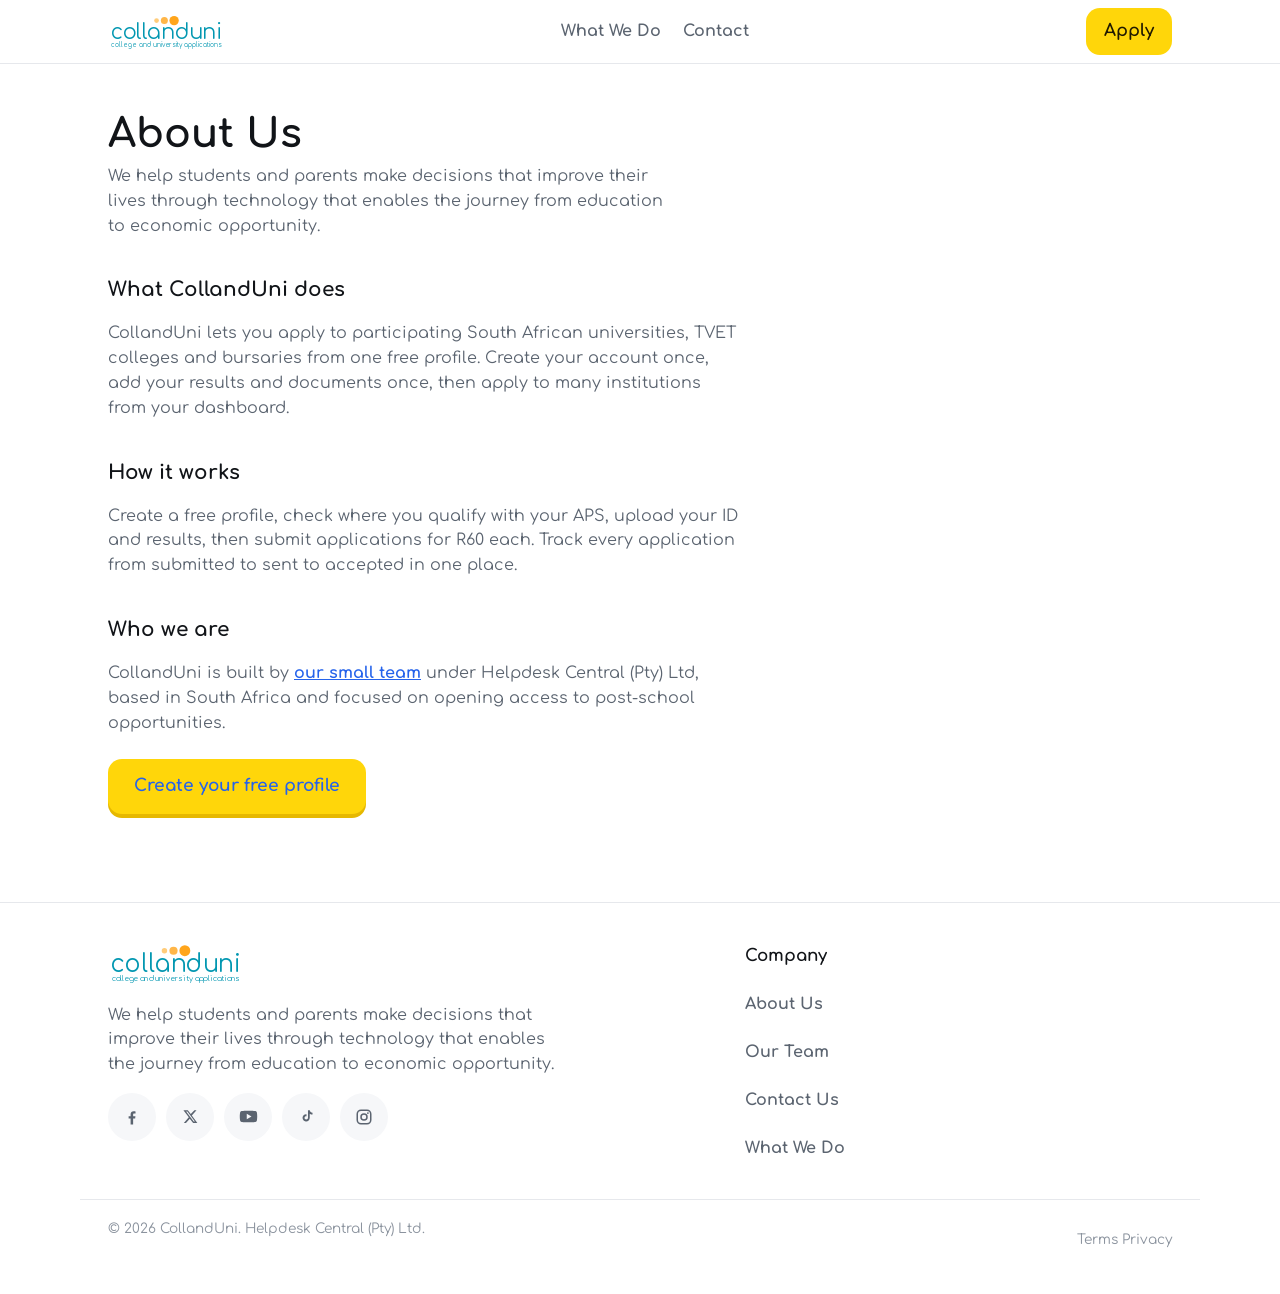
==== about.html @ 47e922f8 "Add files via upload" ====
<!DOCTYPE html>
<html lang="en">
<head>
<meta charset="UTF-8" />
<meta name="viewport" content="width=device-width, initial-scale=1.0" />
<title>About Us CollandUni</title>
<meta name="description" content="CollandUni helps South African students and parents apply to universities and TVET colleges from one free profile." />
<meta name="robots" content="index, follow" />
<link rel="canonical" href="https://collanduni.co.za/about.html" />
<meta property="og:type" content="website" />
<meta property="og:site_name" content="CollandUni" />
<meta property="og:title" content="About Us CollandUni" />
<meta property="og:description" content="CollandUni helps South African students and parents apply to universities and TVET colleges from one free profile." />
<meta property="og:url" content="https://collanduni.co.za/about.html" />
<meta property="og:image" content="https://collanduni.co.za/og-image.png" />
<meta property="og:locale" content="en_ZA" />
<meta name="twitter:card" content="summary_large_image" />
<meta name="twitter:title" content="About Us CollandUni" />
<meta name="twitter:description" content="One free profile for South African university and TVET applications." />
<meta name="twitter:image" content="https://collanduni.co.za/og-image.png" />
<script type="application/ld+json">
{"@context":"https://schema.org","@type":"Organization","name":"CollandUni","legalName":"Helpdesk Central (Pty) Ltd","url":"https://collanduni.co.za/","sameAs":["https://www.facebook.com/collanduni","https://x.com/collanduni","https://www.youtube.com/@collanduni"]}
</script>
<link rel="icon" href="favicon.svg" type="image/svg+xml" />
<link rel="preconnect" href="https://fonts.googleapis.com" />
<link rel="preconnect" href="https://fonts.gstatic.com" crossorigin />
<link href="https://fonts.googleapis.com/css2?family=Comfortaa:wght@400;500;600;700&display=swap" rel="stylesheet" />
<link rel="stylesheet" href="site.css" />
</head>
<body>
<header class="site-header">
  <div class="container nav-row">
    <a class="brand" href="index.html" aria-label="Collanduni home"><img src="collanduni-logo.svg" alt="Collanduni college and university applications" style="height:36px;width:auto;display:block;" /></a>
    <nav class="desktop-nav" aria-label="Main navigation">
      <a href="qualify.html">What We Do</a>
      <a href="contact.html">Contact</a>
    </nav>
    <div style="display:flex;align-items:center;gap:10px;">
      <a class="btn btn-dark" href="register.html">Apply</a>
    </div>
  </div>
</header>

<main class="container page-main">
  <h1>About Us</h1>
  <p class="lede">We help students and parents make decisions that improve their lives through technology that enables the journey from education to economic opportunity.</p>
  <div class="prose">
    <h2>What CollandUni does</h2>
    <p>CollandUni lets you apply to participating South African universities, TVET colleges and bursaries from one free profile. Create your account once, add your results and documents once, then apply to many institutions from your dashboard.</p>
    <h2>How it works</h2>
    <p>Create a free profile, check where you qualify with your APS, upload your ID and results, then submit applications for R60 each. Track every application from submitted to sent to accepted in one place.</p>
    <h2>Who we are</h2>
    <p>CollandUni is built by <a href="team.html">our small team</a> under Helpdesk Central (Pty) Ltd, based in South Africa and focused on opening access to post-school opportunities.</p>
    <p><a class="btn btn-primary" href="register.html" style="margin-top:8px;">Create your free profile</a></p>
  </div>
</main>

<footer class="site-footer">
  <div class="container footer-grid">
    <div>
      <img src="collanduni-logo.svg" alt="Collanduni college and university applications" style="height:42px;width:auto;margin-bottom:10px;" />
      <p>We help students and parents make decisions that improve their lives through technology that enables the journey from education to economic opportunity.</p>
      <div class="social-row">
        <a href="https://facebook.com/collanduni" aria-label="Facebook" target="_blank" rel="noopener noreferrer">
          <svg width="18" height="18" viewBox="0 0 24 24" fill="currentColor" aria-hidden="true"><path d="M13.5 22v-8h2.7l.4-3.1h-3.1V8.9c0-.9.25-1.5 1.55-1.5h1.65V4.6c-.3-.04-1.3-.13-2.45-.13-2.43 0-4.1 1.48-4.1 4.2v2.34H7.5V14h2.65v8h3.35z"/></svg>
        </a>
        <a href="https://x.com/collanduni" aria-label="X" target="_blank" rel="noopener noreferrer">
          <svg width="17" height="17" viewBox="0 0 24 24" fill="currentColor" aria-hidden="true"><path d="M17.5 3h3l-6.6 7.5L21.7 21h-6l-4.7-6-5.4 6H2.6l7-8L2 3h6.2l4.2 5.5L17.5 3zm-1 16h1.7L7.6 4.8H5.8L16.5 19z"/></svg>
        </a>
        <a href="https://youtube.com/@collanduni" aria-label="YouTube" target="_blank" rel="noopener noreferrer">
          <svg width="19" height="19" viewBox="0 0 24 24" fill="currentColor" aria-hidden="true"><path d="M23 12s0-3.4-.4-5c-.2-.9-.9-1.6-1.8-1.8C19.2 4.8 12 4.8 12 4.8s-7.2 0-8.8.4c-.9.2-1.6.9-1.8 1.8C1 8.6 1 12 1 12s0 3.4.4 5c.2.9.9 1.6 1.8 1.8 1.6.4 8.8.4 8.8.4s7.2 0 8.8-.4c.9-.2 1.6-.9 1.8-1.8.4-1.6.4-5 .4-5zM9.8 15.5v-7l6 3.5-6 3.5z"/></svg>
        </a>
        <a href="https://tiktok.com/@collanduni" aria-label="TikTok" target="_blank" rel="noopener noreferrer">
          <svg width="17" height="17" viewBox="0 0 24 24" fill="currentColor" aria-hidden="true"><path d="M16.6 3c.4 2 1.7 3.4 3.9 3.6v2.7c-1.4 0-2.7-.4-3.9-1.2v5.6c0 3.4-2.7 5.7-5.7 5.3-2.6-.3-4.5-2.5-4.5-5.1 0-3 2.6-5.4 5.6-5.1v2.8c-1.5-.3-2.8.7-2.8 2.2 0 1.3 1 2.4 2.3 2.5 1.4.1 2.6-1 2.6-2.4V3h2.5z"/></svg>
        </a>
        <a href="https://instagram.com/collanduni" aria-label="Instagram" target="_blank" rel="noopener noreferrer">
          <svg width="18" height="18" viewBox="0 0 24 24" fill="none" stroke="currentColor" stroke-width="2" aria-hidden="true"><rect x="3" y="3" width="18" height="18" rx="5"/><circle cx="12" cy="12" r="4"/><circle cx="17.2" cy="6.8" r="1.2" fill="currentColor" stroke="none"/></svg>
        </a>
      </div>
    </div>
    <nav class="footer-links" aria-label="Footer navigation">
      <h2>Company</h2>
      <a href="about.html">About Us</a>
      <a href="team.html">Our Team</a>
      <a href="contact.html">Contact Us</a>
      <a href="qualify.html">What We Do</a>
    </nav>
  </div>
  <div class="container footer-base">
    <span>&copy; 2026 CollandUni. Helpdesk Central (Pty) Ltd.</span>
    <span>
      <a href="terms.html">Terms</a>
      <a href="privacy.html">Privacy</a>
    </span>
  </div>
</footer>

</body>
</html>
---- site.css ----
/* CollandUni shared design system (matches index.html) */
:root {
  --bg: #ffffff;
  --surface: #f6f7f9;
  --border: #e6e8ec;

  --text: #111418;
  --muted: #5b6470;
  --faint: #8b939e;

  --primary: #ffd60a;
  --primary-hover: #ffdb33;
  --primary-shade: #e6b800;
  --primary-text: #111418;
  --topbar-h: 64px;
  --btn-size: 17px;
  --input-radius: 14px;

  --accent: #2563eb;
  --accent-hover: #1d4ed8;
  --accent-soft: #dbeafe;
  --accent-border: #bfdbfe;

  --success: #16a34a;
  --danger: #dc2626;

  --radius: 16px;
  --container: 1120px;
}

* { box-sizing: border-box; }
html { scroll-behavior: smooth; }

body {
  margin: 0;
  background: var(--bg);
  color: var(--text);
  font-family: Comfortaa;
  line-height: 1.55;
  font-size: 1rem;
  -webkit-text-size-adjust: 100%;
  overflow-x: hidden;
}

img, svg { max-width: 100%; height: auto; }

.container {
  width: 100%;
  max-width: var(--container);
  margin-inline: auto;
  padding-inline: 20px;
}

/* Header */
.site-header {
  position: sticky;
  top: 0;
  z-index: 50;
  height: var(--topbar-h);
  box-sizing: border-box;
  background: rgba(255, 255, 255, 0.94);
  backdrop-filter: blur(10px);
  border-bottom: 1px solid var(--border);
}

.nav-row {
  display: flex;
  align-items: center;
  justify-content: space-between;
  gap: 16px;
  height: 100%;
  min-height: 0;
}

.brand {
  font-weight: 700;
  font-size: 1.15rem;
  color: var(--text);
  text-decoration: none;
  transition: color 0.2s ease;
}

.brand:hover { color: var(--accent); }

.desktop-nav {
  display: none;
  gap: 22px;
  align-items: center;
}

.desktop-nav a {
  display: inline-flex;
  align-items: center;
  min-height: 44px;
  color: var(--muted);
  font-weight: 700;
  text-decoration: none;
  transition: color 0.2s ease;
}

.desktop-nav a:hover,
.desktop-nav a:focus-visible { color: var(--accent); }

/* Language switcher */
.cu-lang {
  min-height: 40px;
  padding: 6px 12px;
  border: 1px solid var(--border);
  border-radius: 12px;
  background: var(--surface);
  color: var(--muted);
  font: inherit;
  font-size: 0.85rem;
  font-weight: 700;
  cursor: pointer;
}

.cu-lang:hover { border-color: var(--accent-border); color: var(--accent); }

/* Video guides (borderless cards: video + title only) */
.video-grid { display: grid; grid-template-columns: repeat(3, 1fr); gap: 16px; }
.video-card { border: 0; background: transparent; padding: 0; }
.video-frame { position: relative; width: 100%; padding-top: 56.25%; border-radius: 12px; overflow: hidden; background: #000; }
.video-frame iframe { position: absolute; top: 0; left: 0; width: 100%; height: 100%; border: 0; }
.video-title { font-family: 'Comfortaa'; font-weight: 700; font-size: .875rem; margin-top: 8px; color: var(--ink); }
@media (max-width: 860px) { .video-grid { grid-template-columns: 1fr; } }

/* Buttons */
button, .btn {
  font-family: 'Comfortaa' !important;
}
.btn {
  display: inline-flex;
  align-items: center;
  justify-content: center;
  gap: 8px;
  min-height: 48px;
  min-width: 48px;
  padding: 14px 26px;
  border: 0;
  border-radius: 14px;
  font: inherit;
  font-size: var(--btn-size);
  font-weight: 700;
  text-decoration: none;
  cursor: pointer;
  transition: transform 0.15s ease, box-shadow 0.15s ease, background-color 0.15s ease, color 0.15s ease;
}

.btn-primary {
  background: var(--primary);
  color: var(--primary-text);
  box-shadow: 0 4px 0 var(--primary-shade);
}

.btn-primary:hover { background: var(--primary-hover); }
.btn-primary:active { transform: translateY(3px); box-shadow: none; }

.btn-outline {
  background: #fff;
  color: var(--accent);
  border: 2px solid var(--accent-border);
  box-shadow: 0 4px 0 var(--accent-border);
}

.btn-outline:hover { background: #f4f5f7; color: var(--ink); }
.btn-outline:active { transform: translateY(3px); box-shadow: none; }

.btn-dark {
  background: var(--primary);
  color: #201900;
  min-height: 44px;
  padding: 10px 18px;
}

.btn-dark:hover { background: var(--primary-hover); }

/* Back icon beside auth titles */
.lx-title-row { display: flex; align-items: center; gap: 10px; margin: 8px 0; }
.lx-title-row > .lx-title { margin: 0; }
.lx-back {
  flex: none;
  width: 44px;
  height: 44px;
  display: inline-flex;
  align-items: center;
  justify-content: center;
  background: transparent;
  border: 0;
  border-radius: 50%;
  color: #17191c;
  cursor: pointer;
  padding: 0;
  margin: 0 0 0 -10px;
}
.lx-back:hover { background: transparent; }
.lx-back svg { width: 24px; height: 24px; display: block; }

/* Auth + flow titles and subtitles (same scale as index page headings) */
.lx-title { margin: 8px 0; font-size: clamp(1.625rem, 5vw, 2.125rem); line-height: 1.15; letter-spacing: -0.01em; font-weight: 700; }
.lx-sub { margin: 0 0 16px; color: var(--muted); font-size: .9375rem; line-height: 1.5; }

/* Hero */
.hero {
  padding: 56px 0 64px;
  text-align: center;
}

.hero-inner {
  display: grid;
  gap: 18px;
  justify-items: center;
}

.hero h1 {
  margin: 0;
  font-size: clamp(2rem, 6vw, 3.1rem);
  line-height: 1.08;
  max-width: 22ch;
  transition: color 0.2s ease, text-decoration-color 0.2s ease;
}

.hero p {
  margin: 0;
  max-width: 54ch;
  color: var(--muted);
  transition: color 0.2s ease;
}

.hero p strong { color: var(--text); font-weight: 700; }

.hero h1:hover {
  color: var(--accent);
  text-decoration: underline;
  text-decoration-color: var(--primary);
  text-decoration-thickness: 4px;
  text-underline-offset: 8px;
}

.hero p:hover { color: var(--accent-hover); }

@media (hover: none) {
  .hero h1:hover,
  .hero p:hover {
    color: inherit;
    text-decoration: none;
  }
}

.badge {
  display: inline-flex;
  align-items: center;
  gap: 8px;
  min-height: 36px;
  padding: 8px 15px;
  border-radius: 999px;
  background: var(--surface);
  color: var(--muted);
  font-size: 0.85rem;
  font-weight: 700;
}

.badge::before {
  content: "";
  width: 8px;
  height: 8px;
  border-radius: 50%;
  background: var(--success);
}

.cta-row {
  display: grid;
  grid-template-columns: 1fr;
  gap: 12px;
  width: min(100%, 320px);
  margin-top: 8px;
}

/* Generic page sections (content pages) */
.page-main { padding: 48px 0 72px; }

.page-main h1 {
  margin: 0 0 8px;
  font-size: clamp(1.75rem, 5vw, 2.5rem);
  line-height: 1.1;
}

.page-main .lede {
  margin: 0 0 32px;
  color: var(--muted);
  max-width: 62ch;
}

.prose h2 {
  margin: 36px 0 10px;
  font-size: 1.25rem;
}

.prose p,
.prose li {
  color: var(--muted);
  max-width: 70ch;
}

.prose a { color: var(--accent); font-weight: 700; }

/* Cards / forms */
.card {
  background: #fff;
  border: 1px solid var(--border);
  border-radius: var(--radius);
  padding: 24px;
}

.field { margin-bottom: 16px; }

.field label {
  display: block;
  font-size: 0.85rem;
  font-weight: 700;
  margin-bottom: 6px;
  color: var(--text);
}

.field input,
.field select,
.field textarea {
  width: 100%;
  min-height: 48px;
  padding: 12px 14px;
  border: 1px solid var(--border);
  border-radius: var(--input-radius);
  font: inherit;
  background: var(--surface);
  color: var(--text);
  transition: border-color 0.15s ease, box-shadow 0.15s ease;
}

.field input:focus,
.field select:focus,
.field textarea:focus {
  outline: none;
  border-color: var(--accent);
  box-shadow: 0 0 0 3px var(--accent-soft);
}

.form-note {
  margin: 16px 0 0;
  font-size: 0.9rem;
  color: var(--muted);
  text-align: center;
}

.form-note a { color: var(--accent); font-weight: 700; }

/* Stats */
.stats {
  border-block: 1px solid var(--border);
  padding: 36px 0;
}

.stats-grid {
  display: grid;
  grid-template-columns: repeat(2, minmax(0, 1fr));
  gap: 28px 16px;
  text-align: center;
}

.stat b {
  display: block;
  font-size: clamp(1.75rem, 5vw, 2.5rem);
  line-height: 1.1;
  font-variant-numeric: tabular-nums;
  transition: color 0.2s ease;
}

.stat:hover b { color: var(--accent); }

.stat small {
  display: block;
  margin-top: 5px;
  color: var(--muted);
  font-size: 0.85rem;
  font-weight: 700;
}

/* FAQ */
.faq { padding: 56px 0; }
.faq-inner { max-width: 760px; }

.faq h2 {
  margin: 0 0 20px;
  font-size: clamp(1.5rem, 4vw, 2rem);
}

.faq details {
  border: 1px solid var(--border);
  border-radius: var(--radius);
  padding: 14px 18px;
  margin-bottom: 12px;
  background: #fff;
  transition: border-color 0.2s ease, box-shadow 0.2s ease;
}

.faq details:hover {
  border-color: var(--accent-border);
  box-shadow: 0 6px 18px rgba(37, 99, 235, 0.08);
}

.faq summary {
  display: flex;
  align-items: center;
  min-height: 44px;
  font-weight: 700;
  cursor: pointer;
  transition: color 0.2s ease;
}

.faq summary:hover { color: var(--accent); }

.faq p {
  margin: 12px 0 0;
  color: var(--muted);
}

/* Partners */
.partners { padding: 24px 0 56px; }

.partners-card {
  display: grid;
  gap: 28px;
  align-items: center;
  background: var(--surface);
  border: 1px solid var(--border);
  border-radius: 24px;
  padding: 32px;
}

.partners-card img {
  width: 100%;
  border-radius: var(--radius);
  display: block;
}

.partners-card h2 {
  margin: 0 0 12px;
  font-size: clamp(1.4rem, 3.5vw, 1.9rem);
  line-height: 1.15;
}

.partners-card p {
  margin: 0 0 20px;
  color: var(--muted);
  max-width: 58ch;
}

/* Footer */
.site-footer {
  border-top: 1px solid var(--border);
  padding: 40px 0 32px;
}

.footer-grid {
  display: grid;
  grid-template-columns: 1fr;
  gap: 28px;
}

.footer-grid h2 {
  margin: 0 0 10px;
  font-size: 1.05rem;
}

.footer-grid p {
  margin: 0 0 16px;
  color: var(--muted);
  max-width: 52ch;
}

.footer-links {
  display: grid;
  gap: 4px;
}

.footer-links a {
  display: inline-flex;
  align-items: center;
  min-height: 44px;
  color: var(--muted);
  font-weight: 700;
  text-decoration: none;
  transition: color 0.2s ease;
}

.footer-links a:hover,
.footer-links a:focus-visible { color: var(--accent); }

.social-row {
  display: flex;
  flex-wrap: wrap;
  gap: 10px;
}

.social-row a {
  display: grid;
  place-items: center;
  width: 48px;
  height: 48px;
  border-radius: 50%;
  background: var(--surface);
  color: var(--muted);
  transition: background-color 0.2s ease, color 0.2s ease, transform 0.15s ease;
}

.social-row a:hover,
.social-row a:focus-visible {
  background: var(--accent-soft);
  color: var(--accent);
  transform: translateY(-2px);
}

.footer-base {
  display: flex;
  flex-wrap: wrap;
  justify-content: space-between;
  gap: 10px;
  margin-top: 28px;
  padding-top: 18px;
  border-top: 1px solid var(--border);
  color: var(--faint);
  font-size: 0.85rem;
}

.footer-base a {
  display: inline-flex;
  align-items: center;
  min-height: 44px;
  color: inherit;
  text-decoration: none;
  transition: color 0.2s ease;
}

.footer-base a:hover,
.footer-base a:focus-visible { color: var(--accent); }

/* Tablet: 640px+ */
@media (min-width: 640px) {
  .container { padding-inline: 28px; }

  .cta-row {
    grid-template-columns: repeat(2, minmax(0, 1fr));
    width: min(100%, 520px);
  }

  .footer-grid {
    grid-template-columns: 1.4fr 1fr;
    gap: 40px;
  }

  .partners-card {
    grid-template-columns: 1.2fr 1fr;
    padding: 40px;
  }
}

/* Desktop: 900px+ */
@media (min-width: 900px) {
  .desktop-nav { display: flex; }

  .hero {
    padding: 88px 0 96px;
  }

  .stats-grid {
    grid-template-columns: repeat(4, minmax(0, 1fr));
    gap: 24px;
  }

  .faq { padding: 80px 0; }
}

@media (min-width: 1200px) {
  .hero h1 {
    font-size: 3.25rem;
  }

  .stats-grid { gap: 40px; }
}

/* Accessibility */
a:focus-visible,
button:focus-visible,
summary:focus-visible,
select:focus-visible,
input:focus-visible {
  outline: 3px solid var(--accent);
  outline-offset: 3px;
  border-radius: 8px;
}

/* ========================================================
   Skeleton Shimmer Placeholders (Modern Loading States)
   ======================================================== */
.skel {
  position: relative;
  overflow: hidden;
  background: var(--surface, #f4f5f7);
  border-radius: 10px;
  min-height: 14px;
}

.skel::after {
  content: "";
  position: absolute;
  inset: 0;
  transform: translateX(-100%);
  background: linear-gradient(
    90deg,
    transparent 0%,
    rgba(255, 255, 255, 0.75) 50%,
    transparent 100%
  );
  animation: skelSweep 1.3s cubic-bezier(0.4, 0, 0.2, 1) infinite;
}

@keyframes skelSweep {
  to { transform: translateX(100%); }
}

html.dark .skel {
  background: #23272d;
}

html.dark .skel::after {
  background: linear-gradient(
    90deg,
    transparent 0%,
    rgba(255, 255, 255, 0.1) 50%,
    transparent 100%
  );
}

.skel-card {
  background: #fff;
  border: 1px solid var(--border, #e6e8ec);
  border-radius: 16px;
  padding: 16px;
  margin-bottom: 12px;
}

.skel-pill {
  border-radius: 999px !important;
  display: inline-block;
}

.skel-text {
  height: 14px;
  border-radius: 6px;
  margin-bottom: 8px;
}

.skel-title {
  height: 22px;
  border-radius: 8px;
  margin-bottom: 12px;
}

/* Shimmer button state during active forms/actions */
.btn-shimmer {
  position: relative;
  overflow: hidden;
  opacity: 0.88;
  pointer-events: none;
}

.btn-shimmer::after {
  content: "";
  position: absolute;
  inset: 0;
  transform: translateX(-100%);
  background: linear-gradient(
    90deg,
    transparent 0%,
    rgba(255, 255, 255, 0.45) 50%,
    transparent 100%
  );
  animation: skelSweep 1s cubic-bezier(0.4, 0, 0.2, 1) infinite;
}

@media (prefers-reduced-motion: reduce) {
  *,
  *::before,
  *::after {
    scroll-behavior: auto !important;
    transition: none !important;
    animation: none !important;
  }
}
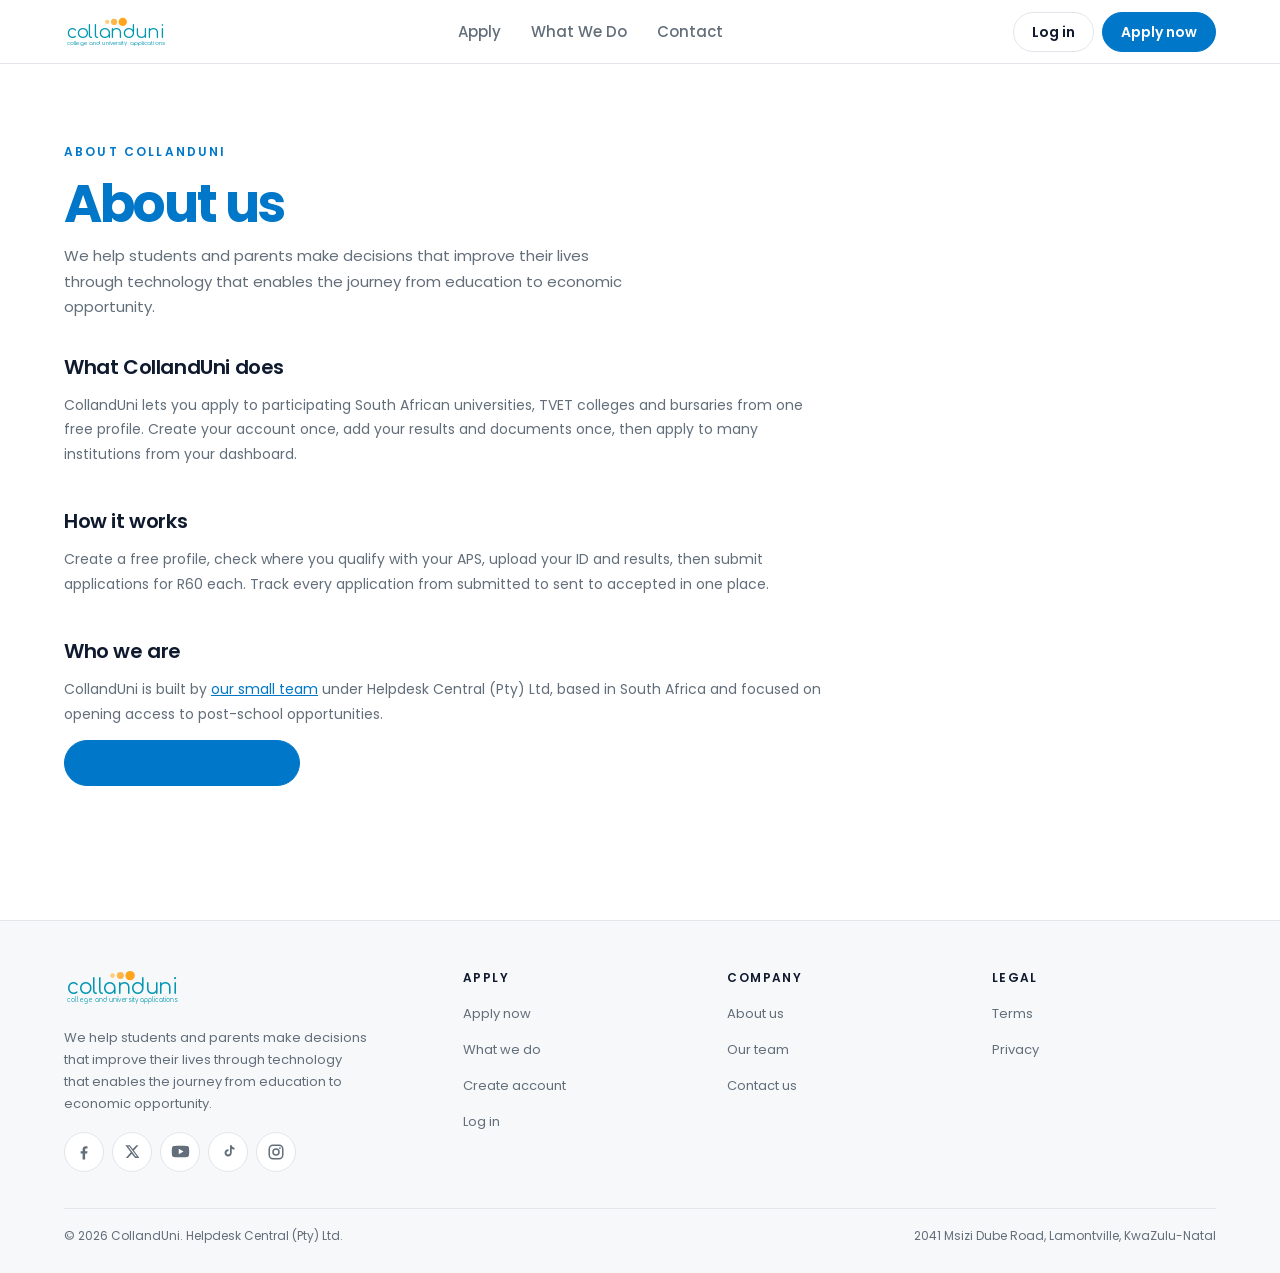
==== commit fb13dcce: "Add files via upload" ====
--- a/about.html
+++ b/about.html
@@ -24,74 +24,93 @@
 <link rel="icon" href="favicon.svg" type="image/svg+xml" />
 <link rel="preconnect" href="https://fonts.googleapis.com" />
 <link rel="preconnect" href="https://fonts.gstatic.com" crossorigin />
-<link href="https://fonts.googleapis.com/css2?family=Comfortaa:wght@400;500;600;700&display=swap" rel="stylesheet" />
+<link href="https://fonts.googleapis.com/css2?family=Poppins:wght@400;500;600;700&display=swap" rel="stylesheet" />
 <link rel="stylesheet" href="site.css" />
+  <link rel="stylesheet" href="rain.css" />
+  <link rel="stylesheet" href="rain-layout.css" />
 </head>
 <body>
-<header class="site-header">
-  <div class="container nav-row">
-    <a class="brand" href="index.html" aria-label="Collanduni home"><img src="collanduni-logo.svg" alt="Collanduni college and university applications" style="height:36px;width:auto;display:block;" /></a>
-    <nav class="desktop-nav" aria-label="Main navigation">
+<header class="r-header">
+  <div class="r-header-inner">
+    <a class="r-brand" href="index.html" aria-label="CollandUni home"><img src="collanduni-logo.svg" alt="CollandUni college and university applications" /></a>
+    <nav class="r-nav" aria-label="Main navigation">
+      <a href="index.html">Apply</a>
       <a href="qualify.html">What We Do</a>
       <a href="contact.html">Contact</a>
     </nav>
-    <div style="display:flex;align-items:center;gap:10px;">
-      <a class="btn btn-dark" href="register.html">Apply</a>
+    <div class="r-header-actions">
+      <a class="r-btn r-btn-sm r-btn-ghost" href="login.html">Log in</a>
+      <a class="r-btn r-btn-sm r-btn-solid" href="register.html">Apply now</a>
     </div>
   </div>
 </header>
 
-<main class="container page-main">
-  <h1>About Us</h1>
-  <p class="lede">We help students and parents make decisions that improve their lives through technology that enables the journey from education to economic opportunity.</p>
-  <div class="prose">
-    <h2>What CollandUni does</h2>
-    <p>CollandUni lets you apply to participating South African universities, TVET colleges and bursaries from one free profile. Create your account once, add your results and documents once, then apply to many institutions from your dashboard.</p>
-    <h2>How it works</h2>
-    <p>Create a free profile, check where you qualify with your APS, upload your ID and results, then submit applications for R60 each. Track every application from submitted to sent to accepted in one place.</p>
-    <h2>Who we are</h2>
-    <p>CollandUni is built by <a href="team.html">our small team</a> under Helpdesk Central (Pty) Ltd, based in South Africa and focused on opening access to post-school opportunities.</p>
-    <p><a class="btn btn-primary" href="register.html" style="margin-top:8px;">Create your free profile</a></p>
+<main class="r-page">
+  <div class="r-container">
+    <div class="r-page-head">
+      <p class="r-eyebrow">ABOUT COLLANDUNI</p>
+      <h1>About us</h1>
+      <p class="lede">We help students and parents make decisions that improve their lives through technology that enables the journey from education to economic opportunity.</p>
+    </div>
+    <div class="r-prose">
+      <h2>What CollandUni does</h2>
+      <p>CollandUni lets you apply to participating South African universities, TVET colleges and bursaries from one free profile. Create your account once, add your results and documents once, then apply to many institutions from your dashboard.</p>
+      <h2>How it works</h2>
+      <p>Create a free profile, check where you qualify with your APS, upload your ID and results, then submit applications for R60 each. Track every application from submitted to sent to accepted in one place.</p>
+      <h2>Who we are</h2>
+      <p>CollandUni is built by <a href="team.html">our small team</a> under Helpdesk Central (Pty) Ltd, based in South Africa and focused on opening access to post-school opportunities.</p>
+      <p><a class="r-btn r-btn-solid" href="register.html">Create your free profile</a></p>
+    </div>
   </div>
 </main>
 
-<footer class="site-footer">
-  <div class="container footer-grid">
-    <div>
-      <img src="collanduni-logo.svg" alt="Collanduni college and university applications" style="height:42px;width:auto;margin-bottom:10px;" />
-      <p>We help students and parents make decisions that improve their lives through technology that enables the journey from education to economic opportunity.</p>
-      <div class="social-row">
-        <a href="https://facebook.com/collanduni" aria-label="Facebook" target="_blank" rel="noopener noreferrer">
-          <svg width="18" height="18" viewBox="0 0 24 24" fill="currentColor" aria-hidden="true"><path d="M13.5 22v-8h2.7l.4-3.1h-3.1V8.9c0-.9.25-1.5 1.55-1.5h1.65V4.6c-.3-.04-1.3-.13-2.45-.13-2.43 0-4.1 1.48-4.1 4.2v2.34H7.5V14h2.65v8h3.35z"/></svg>
-        </a>
-        <a href="https://x.com/collanduni" aria-label="X" target="_blank" rel="noopener noreferrer">
-          <svg width="17" height="17" viewBox="0 0 24 24" fill="currentColor" aria-hidden="true"><path d="M17.5 3h3l-6.6 7.5L21.7 21h-6l-4.7-6-5.4 6H2.6l7-8L2 3h6.2l4.2 5.5L17.5 3zm-1 16h1.7L7.6 4.8H5.8L16.5 19z"/></svg>
-        </a>
-        <a href="https://youtube.com/@collanduni" aria-label="YouTube" target="_blank" rel="noopener noreferrer">
-          <svg width="19" height="19" viewBox="0 0 24 24" fill="currentColor" aria-hidden="true"><path d="M23 12s0-3.4-.4-5c-.2-.9-.9-1.6-1.8-1.8C19.2 4.8 12 4.8 12 4.8s-7.2 0-8.8.4c-.9.2-1.6.9-1.8 1.8C1 8.6 1 12 1 12s0 3.4.4 5c.2.9.9 1.6 1.8 1.8 1.6.4 8.8.4 8.8.4s7.2 0 8.8-.4c.9-.2 1.6-.9 1.8-1.8.4-1.6.4-5 .4-5zM9.8 15.5v-7l6 3.5-6 3.5z"/></svg>
-        </a>
-        <a href="https://tiktok.com/@collanduni" aria-label="TikTok" target="_blank" rel="noopener noreferrer">
-          <svg width="17" height="17" viewBox="0 0 24 24" fill="currentColor" aria-hidden="true"><path d="M16.6 3c.4 2 1.7 3.4 3.9 3.6v2.7c-1.4 0-2.7-.4-3.9-1.2v5.6c0 3.4-2.7 5.7-5.7 5.3-2.6-.3-4.5-2.5-4.5-5.1 0-3 2.6-5.4 5.6-5.1v2.8c-1.5-.3-2.8.7-2.8 2.2 0 1.3 1 2.4 2.3 2.5 1.4.1 2.6-1 2.6-2.4V3h2.5z"/></svg>
-        </a>
-        <a href="https://instagram.com/collanduni" aria-label="Instagram" target="_blank" rel="noopener noreferrer">
-          <svg width="18" height="18" viewBox="0 0 24 24" fill="none" stroke="currentColor" stroke-width="2" aria-hidden="true"><rect x="3" y="3" width="18" height="18" rx="5"/><circle cx="12" cy="12" r="4"/><circle cx="17.2" cy="6.8" r="1.2" fill="currentColor" stroke="none"/></svg>
-        </a>
+<footer class="r-footer">
+  <div class="r-container">
+    <div class="r-footer-grid">
+      <div class="r-footer-brand">
+        <img src="collanduni-logo.svg" alt="CollandUni college and university applications" />
+        <p>We help students and parents make decisions that improve their lives through technology that enables the journey from education to economic opportunity.</p>
+        <div class="r-social">
+          <a href="https://facebook.com/collanduni" aria-label="Facebook" target="_blank" rel="noopener noreferrer">
+            <svg width="18" height="18" viewBox="0 0 24 24" fill="currentColor" aria-hidden="true"><path d="M13.5 22v-8h2.7l.4-3.1h-3.1V8.9c0-.9.25-1.5 1.55-1.5h1.65V4.6c-.3-.04-1.3-.13-2.45-.13-2.43 0-4.1 1.48-4.1 4.2v2.34H7.5V14h2.65v8h3.35z"/></svg>
+          </a>
+          <a href="https://x.com/collanduni" aria-label="X" target="_blank" rel="noopener noreferrer">
+            <svg width="17" height="17" viewBox="0 0 24 24" fill="currentColor" aria-hidden="true"><path d="M17.5 3h3l-6.6 7.5L21.7 21h-6l-4.7-6-5.4 6H2.6l7-8L2 3h6.2l4.2 5.5L17.5 3zm-1 16h1.7L7.6 4.8H5.8L16.5 19z"/></svg>
+          </a>
+          <a href="https://youtube.com/@collanduni" aria-label="YouTube" target="_blank" rel="noopener noreferrer">
+            <svg width="19" height="19" viewBox="0 0 24 24" fill="currentColor" aria-hidden="true"><path d="M23 12s0-3.4-.4-5c-.2-.9-.9-1.6-1.8-1.8C19.2 4.8 12 4.8 12 4.8s-7.2 0-8.8.4c-.9.2-1.6.9-1.8 1.8C1 8.6 1 12 1 12s0 3.4.4 5c.2.9.9 1.6 1.8 1.8 1.6.4 8.8.4 8.8.4s7.2 0 8.8-.4c.9-.2 1.6-.9 1.8-1.8.4-1.6.4-5 .4-5zM9.8 15.5v-7l6 3.5-6 3.5z"/></svg>
+          </a>
+          <a href="https://tiktok.com/@collanduni" aria-label="TikTok" target="_blank" rel="noopener noreferrer">
+            <svg width="17" height="17" viewBox="0 0 24 24" fill="currentColor" aria-hidden="true"><path d="M16.6 3c.4 2 1.7 3.4 3.9 3.6v2.7c-1.4 0-2.7-.4-3.9-1.2v5.6c0 3.4-2.7 5.7-5.7 5.3-2.6-.3-4.5-2.5-4.5-5.1 0-3 2.6-5.4 5.6-5.1v2.8c-1.5-.3-2.8.7-2.8 2.2 0 1.3 1 2.4 2.3 2.5 1.4.1 2.6-1 2.6-2.4V3h2.5z"/></svg>
+          </a>
+          <a href="https://instagram.com/collanduni" aria-label="Instagram" target="_blank" rel="noopener noreferrer">
+            <svg width="18" height="18" viewBox="0 0 24 24" fill="none" stroke="currentColor" stroke-width="2" aria-hidden="true"><rect x="3" y="3" width="18" height="18" rx="5"/><circle cx="12" cy="12" r="4"/><circle cx="17.2" cy="6.8" r="1.2" fill="currentColor" stroke="none"/></svg>
+          </a>
+        </div>
       </div>
+      <nav class="r-footer-col" aria-label="Apply">
+        <h2>Apply</h2>
+        <a href="qualify.html">Apply now</a>
+        <a href="qualify.html">What we do</a>
+        <a href="register.html">Create account</a>
+        <a href="login.html">Log in</a>
+      </nav>
+      <nav class="r-footer-col" aria-label="Company">
+        <h2>Company</h2>
+        <a href="about.html">About us</a>
+        <a href="team.html">Our team</a>
+        <a href="contact.html">Contact us</a>
+      </nav>
+      <nav class="r-footer-col" aria-label="Legal">
+        <h2>Legal</h2>
+        <a href="terms.html">Terms</a>
+        <a href="privacy.html">Privacy</a>
+      </nav>
     </div>
-    <nav class="footer-links" aria-label="Footer navigation">
-      <h2>Company</h2>
-      <a href="about.html">About Us</a>
-      <a href="team.html">Our Team</a>
-      <a href="contact.html">Contact Us</a>
-      <a href="qualify.html">What We Do</a>
-    </nav>
-  </div>
-  <div class="container footer-base">
-    <span>&copy; 2026 CollandUni. Helpdesk Central (Pty) Ltd.</span>
-    <span>
-      <a href="terms.html">Terms</a>
-      <a href="privacy.html">Privacy</a>
-    </span>
+    <div class="r-footer-base">
+      <span>&copy; 2026 CollandUni. Helpdesk Central (Pty) Ltd.</span>
+      <span>2041 Msizi Dube Road, Lamontville, KwaZulu-Natal</span>
+    </div>
   </div>
 </footer>
 
--- a/rain.css
+++ b/rain.css
@@ -0,0 +1,1267 @@
+/* ============================================================
+   Rain-inspired design layer (mockup)
+   Tokens taken from rain.co.za's public design language:
+   Poppins display type, brand blue #0077C8, ink #0F1A2E,
+   muted #626E7A, hairline #E2E5EA, wash #F7F8FA, 16px cards,
+   pill actions, blue-tinted hover lift.
+   Loaded last on every page.
+   ============================================================ */
+@import url('https://fonts.googleapis.com/css2?family=Poppins:wght@400;500;600;700&display=swap');
+
+:root,
+html:not(.dark),
+html.dark {
+    --rain-blue: #0077C8;
+    --rain-blue-hover: #0068AF;
+    --rain-blue-wash: #F2F8FC;
+    --rain-ink: #0F1A2E;
+    --rain-muted: #626E7A;
+    --rain-faint: #94A3B8;
+    --rain-line: #E2E5EA;
+    --rain-line-strong: #D5DCE5;
+    --rain-wash: #F7F8FA;
+    --rain-success: #15B28C;
+    --rain-danger: #E5484D;
+    --rain-warning: #F5A524;
+
+    /* Remap the old design tokens */
+    --bg: #ffffff;
+    --card: #ffffff;
+    --surface: #F7F8FA;
+    --text: #0F1A2E;
+    --ink: #0F1A2E;
+    --ink-strong: #0F1A2E;
+    --ink-soft: #626E7A;
+    --ink-faint: #94A3B8;
+    --muted: #626E7A;
+    --faint: #94A3B8;
+    --line: #E2E5EA;
+    --line-soft: #EEF1F5;
+    --border: #E2E5EA;
+    --border-strong: #D5DCE5;
+    --primary: #0077C8;
+    --primary-hover: #0068AF;
+    --primary-dark: #0068AF;
+    --primary-shade: #0068AF;
+    --primary-text: #ffffff;
+    --primary-light: #F2F8FC;
+    --primary-soft: #F2F8FC;
+    --accent: #0077C8;
+    --accent-hover: #0068AF;
+    --accent-soft: #EAF4FB;
+    --accent-border: #C9E2F3;
+    --success: #15B28C;
+    --success-soft: #E7F7F2;
+    --danger: #E5484D;
+    --danger-soft: #FDECEC;
+    --warning: #F5A524;
+    --warning-soft: #FFF6DB;
+    --radius: 16px;
+    --m-radius: 16px;
+    --m-radius-sm: 12px;
+    --input-radius: 12px;
+    --shadow-1: 0 1px 2px rgba(15, 26, 46, .06);
+    --shadow-2: 0 4px 16px -8px rgba(15, 26, 46, .14);
+    --shadow-3: 0 8px 24px -6px rgba(0, 119, 200, .16);
+    --sh-1: 0 1px 2px rgba(15, 26, 46, .06);
+    --sh-press: inset 0 1px 2px rgba(15, 26, 46, .08);
+    --sh-blue: 0 8px 24px -6px rgba(0, 119, 200, .35);
+    --m-shadow-card: 0 1px 2px rgba(15, 26, 46, .05), 0 8px 24px -12px rgba(0, 119, 200, .18);
+    --sp-card: #ffffff;
+    --sp-text: #0F1A2E;
+    --sp-sub: #626E7A;
+    --sp-line: #E2E5EA;
+    --sp-border: #E2E5EA;
+    --sp-icon: #0F1A2E;
+    --sw-off: #D5DCE5;
+    --font-display: 'Poppins', ui-sans-serif, system-ui, -apple-system, 'Segoe UI', Roboto, sans-serif;
+}
+
+html {
+    color-scheme: light;
+}
+
+body,
+button,
+input,
+select,
+textarea {
+    font-family: 'Poppins', ui-sans-serif, system-ui, -apple-system, 'Segoe UI', Roboto, sans-serif;
+}
+
+body {
+    color: var(--rain-ink);
+    background: #ffffff;
+}
+
+h1, h2, h3, h4, h5, h6,
+.brand, .lx-title, .topbar-title, .cu-page-title, .cu-section-title,
+.dash-slide h3, #customPopupTitle, .footer-grid h2 {
+    font-family: 'Poppins', ui-sans-serif, system-ui, sans-serif !important;
+    letter-spacing: -.02em;
+}
+
+[style*="Comfortaa"],
+[style*="comfortaa"] {
+    font-family: 'Poppins', ui-sans-serif, system-ui, sans-serif !important;
+}
+
+/* Old yellow primaries become Rain blue everywhere, including inline styles */
+[style*="#ffd60a"],
+[style*="#FFD60A"] {
+    background-color: #0077C8 !important;
+    border-color: #0077C8 !important;
+    color: #ffffff !important;
+    box-shadow: none !important;
+}
+
+[style*="#e6b800"] {
+    box-shadow: none !important;
+}
+
+::selection {
+    background: rgba(0, 119, 200, .18);
+}
+
+:focus-visible {
+    outline-color: #0077C8;
+}
+
+/* ---------- Shared actions ---------- */
+.btn,
+.lx-commit,
+.lx-ghost,
+.lx-neutral,
+#obNext,
+#obBack,
+.payment-btn,
+.wz-btn-primary,
+.na-btn,
+.ad-btn,
+.custom-popup-btn {
+    border-radius: 999px !important;
+    box-shadow: none !important;
+    font-family: 'Poppins', ui-sans-serif, system-ui, sans-serif !important;
+    font-weight: 600 !important;
+    letter-spacing: 0;
+}
+
+.btn-primary,
+.btn-dark,
+.lx-commit,
+#login-submit-btn,
+#register-submit-btn,
+#obNext,
+.payment-btn,
+.wz-btn-primary,
+.na-btn,
+.ad-btn.primary,
+.custom-popup-btn.primary,
+#wizApplyFloat button,
+#bwApplyFloat button {
+    background: #0077C8 !important;
+    border: 1px solid #0077C8 !important;
+    color: #ffffff !important;
+}
+
+.btn-primary:hover,
+.btn-dark:hover,
+.lx-commit:hover,
+#login-submit-btn:hover,
+#register-submit-btn:hover,
+#obNext:hover,
+.payment-btn:hover,
+.wz-btn-primary:hover,
+.na-btn:hover,
+.ad-btn.primary:hover,
+.custom-popup-btn.primary:hover,
+#wizApplyFloat button:hover,
+#bwApplyFloat button:hover {
+    background: #0068AF !important;
+    border-color: #0068AF !important;
+}
+
+.btn-primary:active,
+.btn-dark:active,
+.lx-commit:active,
+#obNext:active,
+.payment-btn:active,
+.wz-btn-primary:active,
+.na-btn:active,
+.ad-btn:active,
+.custom-popup-btn:active {
+    transform: scale(.985);
+}
+
+.btn-outline,
+.lx-ghost,
+.lx-neutral,
+.ad-btn.ghost,
+.custom-popup-btn.secondary {
+    background: #ffffff !important;
+    border: 1px solid #0077C8 !important;
+    color: #0077C8 !important;
+    box-shadow: none !important;
+}
+
+.btn-outline:hover,
+.lx-ghost:hover,
+.lx-neutral:hover,
+.ad-btn.ghost:hover,
+.custom-popup-btn.secondary:hover {
+    background: #F2F8FC !important;
+}
+
+.btn-outline:active,
+.lx-ghost:active {
+    transform: scale(.985);
+}
+
+.lx-back:hover,
+.lx-pw button:hover {
+    color: #0077C8 !important;
+}
+
+.lx-back:hover {
+    background: #F2F8FC !important;
+}
+
+/* ---------- Marketing pages ---------- */
+.site-header {
+    background: rgba(255, 255, 255, .92);
+    border-bottom: 1px solid var(--rain-line);
+    backdrop-filter: blur(14px);
+}
+
+.desktop-nav a {
+    color: var(--rain-muted);
+    font-weight: 500;
+}
+
+.desktop-nav a:hover,
+.desktop-nav a:focus-visible,
+.brand:hover {
+    color: var(--rain-blue);
+}
+
+.cu-lang {
+    background: #ffffff;
+    border: 1px solid var(--rain-line);
+    border-radius: 999px;
+    color: var(--rain-ink);
+    font-weight: 500;
+}
+
+.cu-lang:hover {
+    border-color: rgba(0, 119, 200, .4);
+    color: var(--rain-blue);
+}
+
+.hero {
+    padding: 72px 0 64px;
+    background: linear-gradient(180deg, #F2F8FC 0%, #ffffff 82%);
+}
+
+.hero h1 {
+    color: var(--rain-blue);
+    font-weight: 700;
+    letter-spacing: -.035em;
+    line-height: 1.04;
+    max-width: 20ch;
+}
+
+.hero h1:hover,
+.hero p:hover {
+    color: var(--rain-blue);
+    text-decoration: none;
+}
+
+.hero p {
+    color: var(--rain-muted);
+    font-size: 1.0625rem;
+}
+
+.hero p strong {
+    color: var(--rain-ink);
+    font-weight: 600;
+}
+
+.badge {
+    background: #ffffff;
+    border: 1px solid var(--rain-line);
+    color: var(--rain-ink);
+    font-weight: 500;
+    border-radius: 999px;
+}
+
+.badge::before {
+    background: var(--rain-blue);
+}
+
+.stats {
+    border: 0;
+    padding: 8px 0 56px;
+}
+
+.stats-grid {
+    gap: 12px;
+}
+
+.stat {
+    background: #ffffff;
+    border: 1px solid var(--rain-line);
+    border-radius: 16px;
+    padding: 22px 14px;
+    transition: transform .2s ease, border-color .2s ease, box-shadow .2s ease;
+}
+
+.stat:hover {
+    transform: translateY(-3px);
+    border-color: rgba(0, 119, 200, .32);
+    box-shadow: 0 10px 28px -14px rgba(0, 119, 200, .35);
+}
+
+.stat b {
+    color: var(--rain-blue);
+    font-weight: 600;
+    letter-spacing: -.02em;
+}
+
+.stat:hover b {
+    color: var(--rain-blue);
+}
+
+.stat small {
+    color: var(--rain-muted);
+    font-weight: 400;
+}
+
+.video-grid {
+    gap: 20px;
+}
+
+.video-card {
+    background: #ffffff;
+    border: 1px solid var(--rain-line);
+    border-radius: 16px;
+    overflow: hidden;
+    transition: transform .2s ease, border-color .2s ease, box-shadow .2s ease;
+}
+
+.video-card:hover {
+    transform: translateY(-4px);
+    border-color: rgba(0, 119, 200, .3);
+    box-shadow: 0 12px 32px -16px rgba(0, 119, 200, .4);
+}
+
+.video-frame {
+    border-radius: 0;
+}
+
+.video-title {
+    font-family: 'Poppins', ui-sans-serif, system-ui, sans-serif !important;
+    font-weight: 600;
+    font-size: .9rem;
+    color: var(--rain-ink);
+    padding: 14px 16px;
+    margin: 0;
+}
+
+.faq {
+    padding: 56px 0 72px;
+    background: var(--rain-wash);
+}
+
+.faq h2 {
+    font-weight: 600;
+}
+
+.faq details {
+    background: #ffffff;
+    border: 1px solid var(--rain-line);
+    border-radius: 16px;
+    padding: 14px 18px;
+}
+
+.faq details:hover {
+    border-color: rgba(0, 119, 200, .3);
+    box-shadow: 0 10px 28px -18px rgba(0, 119, 200, .5);
+}
+
+.faq summary {
+    font-weight: 600;
+}
+
+.faq summary:hover {
+    color: var(--rain-blue);
+}
+
+.faq p {
+    color: var(--rain-muted);
+}
+
+.site-footer {
+    background: var(--rain-wash);
+    border-top: 1px solid var(--rain-line);
+}
+
+.footer-grid h2 {
+    font-weight: 600;
+}
+
+.footer-grid p,
+.footer-links a,
+.footer-base {
+    color: var(--rain-muted);
+}
+
+.footer-links a:hover,
+.footer-base a:hover {
+    color: var(--rain-blue);
+}
+
+.social-row a {
+    background: #ffffff;
+    border: 1px solid var(--rain-line);
+    color: var(--rain-muted);
+}
+
+.social-row a:hover,
+.social-row a:focus-visible {
+    background: var(--rain-blue-wash);
+    border-color: rgba(0, 119, 200, .35);
+    color: var(--rain-blue);
+}
+
+.card,
+.partners-card {
+    background: #ffffff;
+    border: 1px solid var(--rain-line);
+    border-radius: 16px;
+}
+
+.partners-card {
+    background: var(--rain-wash);
+}
+
+.page-main h1 {
+    color: var(--rain-ink);
+    font-weight: 700;
+    letter-spacing: -.03em;
+}
+
+.page-main .lede,
+.prose p,
+.prose li {
+    color: var(--rain-muted);
+}
+
+.prose a,
+.form-note a {
+    color: var(--rain-blue);
+}
+
+.field label,
+.field input,
+.field select,
+.field textarea {
+    font-family: 'Poppins', ui-sans-serif, system-ui, sans-serif;
+}
+
+.field input,
+.field select,
+.field textarea {
+    background: #ffffff;
+    border: 1px solid var(--rain-line);
+    border-radius: 12px;
+}
+
+.field input:focus,
+.field select:focus,
+.field textarea:focus {
+    border-color: var(--rain-blue);
+    box-shadow: 0 0 0 3px rgba(0, 119, 200, .15);
+}
+
+/* ---------- Auth screens (lx-*) ---------- */
+.lx-title {
+    color: var(--rain-ink);
+    font-weight: 700;
+}
+
+.lx-sub,
+.lx-foot {
+    color: var(--rain-muted);
+}
+
+.lx-sub strong {
+    color: var(--rain-ink);
+}
+
+.lx-label {
+    color: var(--rain-ink);
+    font-weight: 500;
+}
+
+.lx-input {
+    background: #ffffff;
+    border: 1px solid var(--rain-line);
+    border-radius: 12px;
+    color: var(--rain-ink);
+}
+
+.lx-input::placeholder {
+    color: var(--rain-faint);
+}
+
+.lx-input:focus {
+    background: #ffffff;
+    border-color: var(--rain-blue);
+    box-shadow: 0 0 0 3px rgba(0, 119, 200, .15);
+}
+
+.lx-rowlink a,
+.lx-foot a {
+    color: var(--rain-blue);
+    font-weight: 600;
+}
+
+.lx-err {
+    background: var(--danger-soft);
+    color: #B42318;
+    border-radius: 12px;
+}
+
+.lx-neutral {
+    color: var(--rain-ink) !important;
+    border-color: var(--rain-line) !important;
+}
+
+.lx-neutral:hover {
+    background: var(--rain-wash) !important;
+}
+
+#iabBanner {
+    background: var(--rain-blue) !important;
+    font-family: 'Poppins', ui-sans-serif, system-ui, sans-serif !important;
+}
+
+#iabBanner button {
+    color: var(--rain-blue) !important;
+}
+
+/* ---------- Onboarding ---------- */
+.ob-step.done {
+    background: var(--rain-blue) !important;
+}
+
+.lx-in,
+.ob-sub .s-name,
+.ob-sub .s-mark,
+select.input,
+input.input {
+    background: #ffffff !important;
+    border: 1px solid var(--rain-line) !important;
+    border-radius: 12px !important;
+    color: var(--rain-ink);
+}
+
+.lx-in:focus,
+.ob-sub .s-name:focus,
+.ob-sub .s-mark:focus,
+select.input:focus,
+input.input:focus {
+    border-color: var(--rain-blue) !important;
+    box-shadow: 0 0 0 3px rgba(0, 119, 200, .15);
+}
+
+.lx-in::placeholder,
+.ob-sub input::placeholder {
+    color: var(--rain-faint);
+}
+
+.chip {
+    background: var(--rain-wash);
+    border: 1px solid var(--rain-line);
+    color: var(--rain-ink);
+    font-weight: 500;
+}
+
+.chip.sel {
+    background: var(--rain-blue);
+    border-color: var(--rain-blue);
+    color: #ffffff;
+}
+
+#obScanBtn {
+    color: var(--rain-blue) !important;
+    font-weight: 600;
+}
+
+#obAddSubject {
+    background: var(--rain-blue-wash) !important;
+    color: var(--rain-blue) !important;
+    border-radius: 999px !important;
+    font-weight: 600;
+}
+
+#obScanBox {
+    background: var(--rain-wash) !important;
+    border-radius: 16px !important;
+}
+
+.ob-aps span {
+    color: var(--rain-blue);
+}
+
+.ob-hint,
+.lx-sub {
+    color: var(--rain-muted);
+}
+
+.ob-pane h3 {
+    color: var(--rain-ink);
+}
+
+/* ---------- Qualify ---------- */
+.q-wrap,
+.q-wrap * {
+    font-family: 'Poppins', ui-sans-serif, system-ui, sans-serif;
+}
+
+.lx-pick,
+.lx-aps {
+    background: var(--rain-wash);
+    border-color: var(--rain-line);
+    border-radius: 16px;
+}
+
+.lx-marks span {
+    background: var(--rain-blue-wash);
+    border-color: var(--rain-line-strong);
+    color: var(--rain-ink);
+}
+
+.lx-yes {
+    background: #E7F7F2;
+    color: #0B7A5E;
+}
+
+.lx-maybe {
+    background: #FFF6DB;
+    color: #8A5A00;
+}
+
+.lx-bar {
+    background: #ffffff;
+    border-top: 1px solid var(--rain-line);
+}
+
+.lx-skip {
+    color: var(--rain-blue);
+}
+
+/* ---------- Portal chrome ---------- */
+.topbar {
+    background: #ffffff !important;
+    border-bottom: 1px solid var(--rain-line) !important;
+}
+
+.bottom-nav {
+    background: #ffffff !important;
+    border-top: 1px solid var(--rain-line) !important;
+}
+
+.bottom-nav .nav-item {
+    color: var(--rain-muted);
+}
+
+.bottom-nav .nav-item.active {
+    color: var(--rain-blue) !important;
+}
+
+.icon-btn {
+    color: var(--rain-ink);
+    background: transparent !important;
+    border: 0 !important;
+}
+
+.icon-btn:hover {
+    background: var(--rain-blue-wash) !important;
+    color: var(--rain-blue) !important;
+}
+
+.topbar-title {
+    color: var(--rain-ink);
+}
+
+/* ---------- Portal cards ---------- */
+.app-card,
+.doc-card,
+.req-actions,
+.dc3,
+.kd-row,
+.qm-card,
+.ad-card,
+.prof-section,
+.payment-modal,
+.custom-popup {
+    background: #ffffff !important;
+    border: 1px solid var(--rain-line) !important;
+    border-radius: 16px !important;
+    box-shadow: var(--m-shadow-card) !important;
+}
+
+.app-card:hover,
+.doc-card:hover,
+.dc3:hover,
+.kd-row:hover {
+    border-color: rgba(0, 119, 200, .3) !important;
+    box-shadow: 0 12px 32px -16px rgba(0, 119, 200, .4) !important;
+}
+
+.app-card.open {
+    border-color: var(--rain-blue) !important;
+}
+
+.doc-card {
+    padding: 16px !important;
+}
+
+.req-actions {
+    padding: 16px !important;
+}
+
+.req-head {
+    font-family: 'Poppins', ui-sans-serif, system-ui, sans-serif !important;
+    font-weight: 600;
+    color: var(--rain-ink);
+}
+
+.req-item .ri-ico,
+.dc3 .ico,
+.custom-popup-icon,
+#avatar-picker button {
+    background: var(--rain-blue-wash) !important;
+    color: var(--rain-blue) !important;
+}
+
+.req-item .ri-go {
+    color: var(--rain-blue);
+}
+
+.dc3 .lbl {
+    color: var(--rain-ink);
+    font-weight: 500;
+}
+
+.kd-row .kd-name,
+.ad-value,
+.ad-row strong {
+    color: var(--rain-ink);
+}
+
+.kd-row .kd-dates,
+.ad-row span,
+.qm-card .qm-meta {
+    color: var(--rain-muted);
+}
+
+.qm-card .qm-inst {
+    color: var(--rain-blue) !important;
+}
+
+.qm-yes {
+    background: #E7F7F2 !important;
+    color: #0B7A5E !important;
+}
+
+.kd-open {
+    background: #E7F7F2 !important;
+    color: #0B7A5E !important;
+}
+
+.kd-closed {
+    background: #FDECEC !important;
+    color: #B42318 !important;
+}
+
+.prof-section-header,
+.prof-grid-item {
+    border-color: var(--rain-line-soft) !important;
+}
+
+.prof-label,
+.prof-table th {
+    font-family: 'Poppins', ui-sans-serif, system-ui, sans-serif !important;
+    color: var(--rain-faint) !important;
+    font-weight: 600;
+    letter-spacing: .08em;
+}
+
+.prof-value {
+    color: var(--rain-ink);
+}
+
+/* ---------- Portal status tints ---------- */
+.app-card [class*="bg-emerald-100"],
+.app-card [class*="bg-green-100"] {
+    background: #E7F7F2 !important;
+    color: #0B7A5E !important;
+}
+
+.app-card [class*="bg-amber-100"] {
+    background: #FFF6DB !important;
+    color: #8A5A00 !important;
+}
+
+.app-card [class*="bg-red-100"] {
+    background: #FDECEC !important;
+    color: #B42318 !important;
+}
+
+.app-card [class*="bg-gray-100"] {
+    background: var(--rain-wash) !important;
+    color: var(--rain-muted) !important;
+}
+
+.app-card [class*="bg-red-500"],
+.app-card [class*="bg-amber-500"],
+.app-card [class*="bg-green-500"] {
+    background: var(--rain-blue) !important;
+}
+
+/* ---------- Portal dashboard carousel ---------- */
+#dashCarousel {
+    border-radius: 16px;
+}
+
+.dash-1 {
+    background: linear-gradient(135deg, #0B4C78, #0077C8) !important;
+}
+
+.dash-2 {
+    background: linear-gradient(135deg, #0077C8, #3FA3DC) !important;
+}
+
+.dash-3 {
+    background: linear-gradient(135deg, #0F1A2E, #0077C8) !important;
+}
+
+.dash-slide h3,
+.dash-slide p {
+    font-family: 'Poppins', ui-sans-serif, system-ui, sans-serif;
+}
+
+.dash-slide button {
+    color: var(--rain-blue) !important;
+    font-family: 'Poppins', ui-sans-serif, system-ui, sans-serif !important;
+    font-weight: 600 !important;
+}
+
+#dashDots button {
+    background: var(--rain-line-strong);
+}
+
+#dashDots button.on {
+    background: var(--rain-blue) !important;
+}
+
+.msg-item.unread {
+    border-left-color: var(--rain-blue) !important;
+    background: #F7FBFF !important;
+}
+
+.date-card:hover {
+    border-color: var(--rain-blue) !important;
+}
+
+.progress-bar {
+    background: var(--rain-line-soft);
+}
+
+.progress-bar-fill {
+    background-color: var(--rain-blue);
+}
+
+/* ---------- Portal inputs ---------- */
+.input,
+#uni-search,
+#app-search,
+#app-status-filter,
+#postal-manual-form input,
+.set-field input,
+.set-field select,
+.casky-input input,
+.merged-input input,
+.merged-input select,
+#set-email-static {
+    background: #ffffff !important;
+    border-color: var(--rain-line) !important;
+    border-radius: 12px !important;
+    color: var(--rain-ink) !important;
+}
+
+#uni-search {
+    border: 1px solid var(--rain-line) !important;
+}
+
+#uni-search:focus,
+#app-search:focus,
+#app-status-filter:focus,
+.input:focus,
+.set-field input:focus,
+.set-field select:focus,
+.casky-input input:focus,
+.merged-input input:focus,
+.merged-input select:focus,
+#postal-manual-form input:focus {
+    border-color: var(--rain-blue) !important;
+    box-shadow: 0 0 0 3px rgba(0, 119, 200, .15) !important;
+    outline: none !important;
+}
+
+input::placeholder,
+textarea::placeholder {
+    color: var(--rain-faint);
+}
+
+/* ---------- Popups, payment ---------- */
+.custom-popup-overlay {
+    background: rgba(15, 26, 46, .45);
+    font-family: 'Poppins', ui-sans-serif, system-ui, sans-serif !important;
+}
+
+.custom-popup {
+    border-radius: 20px !important;
+    padding: 26px 22px !important;
+}
+
+#customPopupTitle {
+    color: var(--rain-ink);
+    font-weight: 600 !important;
+}
+
+#customPopupMessage {
+    color: var(--rain-muted) !important;
+}
+
+.custom-popup-btn.secondary {
+    color: var(--rain-ink) !important;
+    border-color: var(--rain-line) !important;
+}
+
+.custom-popup-btn.secondary:hover {
+    background: var(--rain-wash) !important;
+}
+
+.payment-modal {
+    border-radius: 20px !important;
+    font-family: 'Poppins', ui-sans-serif, system-ui, sans-serif !important;
+}
+
+.payment-header h3 {
+    color: var(--rain-ink) !important;
+    font-family: 'Poppins', ui-sans-serif, system-ui, sans-serif !important;
+}
+
+.payment-amount,
+.payment-details {
+    background: var(--rain-wash) !important;
+    border-radius: 12px !important;
+}
+
+.payment-amount .value,
+.payment-details .row .value {
+    color: var(--rain-ink) !important;
+}
+
+.payment-amount .label,
+.payment-details .row .label,
+.payment-footer {
+    color: var(--rain-muted) !important;
+}
+
+.payment-btn.processing {
+    background: var(--rain-line-strong) !important;
+    color: var(--rain-muted) !important;
+}
+
+/* ---------- Settings ---------- */
+.set-avatar {
+    background: var(--rain-blue-wash) !important;
+    color: var(--rain-blue) !important;
+}
+
+#section-settings .set-field input,
+#panel-settings .set-field input {
+    background: #ffffff !important;
+}
+
+/* ---------- Skeleton ---------- */
+.skel {
+    background: var(--rain-line-soft) !important;
+}
+
+/* ---------- Old dark theme is retired in this mockup ---------- */
+html.dark {
+    color-scheme: light;
+}
+
+html.dark body {
+    background: #ffffff !important;
+    color: var(--rain-ink) !important;
+}
+
+html.dark .bg-white {
+    background-color: #ffffff !important;
+}
+
+html.dark .bg-gray-50 {
+    background-color: var(--rain-wash) !important;
+}
+
+html.dark .bg-gray-100 {
+    background-color: #EEF1F5 !important;
+}
+
+html.dark .bg-gray-200 {
+    background-color: var(--rain-line-strong) !important;
+}
+
+html.dark .hover\:bg-gray-50:hover {
+    background-color: var(--rain-wash) !important;
+}
+
+html.dark .hover\:bg-gray-100:hover {
+    background-color: #EEF1F5 !important;
+}
+
+html.dark .text-gray-900,
+html.dark .text-gray-800,
+html.dark .text-black {
+    color: var(--rain-ink) !important;
+}
+
+html.dark .text-gray-700,
+html.dark .text-gray-600 {
+    color: #3D4A5C !important;
+}
+
+html.dark .text-gray-500,
+html.dark .text-gray-400 {
+    color: var(--rain-muted) !important;
+}
+
+html.dark .text-gray-300 {
+    color: var(--rain-faint) !important;
+}
+
+html.dark .border-gray-100,
+html.dark .border-gray-200,
+html.dark .border-gray-300 {
+    border-color: var(--rain-line) !important;
+}
+
+html.dark .divide-gray-100 > :not([hidden]) ~ :not([hidden]),
+html.dark .divide-gray-200 > :not([hidden]) ~ :not([hidden]) {
+    border-color: var(--rain-line-soft) !important;
+}
+
+html.dark .bg-blue-50,
+html.dark .bg-blue-100 {
+    background-color: var(--rain-blue-wash) !important;
+}
+
+html.dark .text-blue-600,
+html.dark .text-blue-700 {
+    color: var(--rain-blue) !important;
+}
+
+html.dark .bg-green-50,
+html.dark .bg-green-100 {
+    background-color: #E7F7F2 !important;
+}
+
+html.dark .text-green-600,
+html.dark .text-green-700 {
+    color: #0B7A5E !important;
+}
+
+html.dark .bg-red-50,
+html.dark .bg-red-100 {
+    background-color: #FDECEC !important;
+}
+
+html.dark .text-red-500,
+html.dark .text-red-600,
+html.dark .text-red-700 {
+    color: #B42318 !important;
+}
+
+html.dark .bg-amber-50,
+html.dark .bg-amber-100,
+html.dark .bg-yellow-50,
+html.dark .bg-yellow-100 {
+    background-color: #FFF6DB !important;
+}
+
+html.dark .text-amber-600,
+html.dark .text-amber-700,
+html.dark .text-yellow-800 {
+    color: #8A5A00 !important;
+}
+
+html.dark .topbar {
+    background: #ffffff !important;
+    border-color: var(--rain-line) !important;
+}
+
+html.dark .bottom-nav {
+    background: #ffffff !important;
+    border-top-color: var(--rain-line) !important;
+}
+
+html.dark .icon-btn {
+    background: transparent !important;
+    color: var(--rain-ink) !important;
+}
+
+html.dark .icon-btn:hover {
+    background: var(--rain-blue-wash) !important;
+}
+
+html.dark .doc-card,
+html.dark .app-card,
+html.dark .req-actions,
+html.dark .dc3,
+html.dark .kd-row,
+html.dark .ad-card,
+html.dark .qm-card,
+html.dark .prof-section,
+html.dark .payment-modal,
+html.dark .custom-popup {
+    background: #ffffff !important;
+    border-color: var(--rain-line) !important;
+    box-shadow: var(--m-shadow-card) !important;
+}
+
+html.dark .payment-amount,
+html.dark .payment-details {
+    background: var(--rain-wash) !important;
+}
+
+html.dark .payment-header h3,
+html.dark .payment-amount .value,
+html.dark .payment-details .row .value,
+html.dark #customPopupTitle {
+    color: var(--rain-ink) !important;
+}
+
+html.dark .payment-amount .label,
+html.dark .payment-details .row .label,
+html.dark .payment-footer,
+html.dark #customPopupMessage {
+    color: var(--rain-muted) !important;
+}
+
+html.dark .custom-popup-icon {
+    background: var(--rain-blue-wash) !important;
+}
+
+html.dark .skel {
+    background: var(--rain-line-soft) !important;
+}
+
+html.dark #boot-gate {
+    background: #ffffff !important;
+}
+
+html.dark #boot-gate > div > div:last-child {
+    color: var(--rain-muted) !important;
+}
+
+html.dark #section-settings,
+html.dark #panel-settings {
+    --sp-card: #ffffff;
+    --sp-text: var(--rain-ink);
+    --sp-sub: var(--rain-muted);
+    --sp-line: var(--rain-line);
+    --sp-border: var(--rain-line);
+    --sp-icon: var(--rain-ink);
+    --sw-off: var(--rain-line-strong);
+}
+
+html.dark #section-settings .set-avatar,
+html.dark #panel-settings .set-avatar {
+    background: var(--rain-blue-wash) !important;
+    color: var(--rain-blue) !important;
+}
+
+html.dark .main-content:has(#section-settings.active) {
+    background: #ffffff;
+}
+
+/* ---------- Payment callback ---------- */
+body:has(.icon-wrap) {
+    background: #ffffff !important;
+}
+
+body:has(.icon-wrap) .card {
+    background: #ffffff;
+    border: 1px solid var(--rain-line);
+    border-radius: 16px;
+    box-shadow: var(--m-shadow-card);
+}
+
+body:has(.icon-wrap) h1 {
+    color: var(--rain-ink);
+    font-family: 'Poppins', ui-sans-serif, system-ui, sans-serif;
+}
+
+body:has(.icon-wrap) p {
+    color: var(--rain-muted);
+}
+
+body:has(.icon-wrap) a {
+    background: var(--rain-blue);
+    border-radius: 999px;
+    font-family: 'Poppins', ui-sans-serif, system-ui, sans-serif;
+}
+
+body:has(.icon-wrap) a:hover {
+    background: var(--rain-blue-hover);
+}
+
+body:has(.icon-wrap) .icon-success,
+body:has(.icon-wrap) .icon-loading {
+    background: var(--rain-blue);
+}
+
+html.dark body:has(.icon-wrap) {
+    background: #ffffff !important;
+}
+
+html.dark body:has(.icon-wrap) .card {
+    background: #ffffff !important;
+    border-color: var(--rain-line) !important;
+}
+
+/* ---------- Mobile sanity ---------- */
+@media (max-width: 640px) {
+    .hero {
+        padding: 48px 0 40px;
+    }
+
+    .stats-grid {
+        gap: 10px;
+    }
+
+    .stat {
+        padding: 18px 10px;
+    }
+
+    .video-grid {
+        gap: 16px;
+    }
+}
--- a/rain-layout.css
+++ b/rain-layout.css
@@ -0,0 +1,1184 @@
+/* ============================================================
+   Rain layout system — structure, rhythm and components
+   Mirrors rain.co.za: 64px header, 100svh hero, 4-card plan grid
+   (snap carousel on phones), card footer action strips, section
+   rhythm 56/72/88, 1320px container, minimal footer.
+   ============================================================ */
+
+.r-container {
+    width: 100%;
+    max-width: 1320px;
+    margin-inline: auto;
+    padding-inline: 24px;
+}
+
+@media (min-width: 768px) {
+    .r-container { padding-inline: 40px; }
+}
+
+@media (min-width: 1024px) {
+    .r-container { padding-inline: 64px; }
+}
+
+/* ---------- Header ---------- */
+.r-header {
+    position: sticky;
+    top: 0;
+    z-index: 80;
+    height: 64px;
+    background: rgba(255, 255, 255, .94);
+    backdrop-filter: blur(14px);
+    border-bottom: 1px solid var(--rain-line);
+}
+
+.r-header-inner {
+    display: flex;
+    align-items: center;
+    justify-content: space-between;
+    gap: 24px;
+    height: 64px;
+    max-width: 1320px;
+    margin-inline: auto;
+    padding-inline: 24px;
+}
+
+@media (min-width: 768px) {
+    .r-header-inner { padding-inline: 40px; }
+}
+
+@media (min-width: 1024px) {
+    .r-header-inner { padding-inline: 64px; }
+}
+
+.r-brand { display: inline-flex; align-items: center; flex: none; }
+.r-brand img { height: 32px; width: auto; display: block; }
+
+.r-nav {
+    display: none;
+    align-items: center;
+    gap: 2px;
+}
+
+@media (min-width: 900px) {
+    .r-nav { display: flex; }
+}
+
+.r-nav a {
+    display: inline-flex;
+    align-items: center;
+    min-height: 40px;
+    padding: 0 14px;
+    border-radius: 999px;
+    color: var(--rain-muted);
+    font-size: 15px;
+    font-weight: 500;
+    text-decoration: none;
+    transition: background-color .2s ease, color .2s ease;
+}
+
+.r-nav a:hover,
+.r-nav a:focus-visible {
+    background: var(--rain-blue-wash);
+    color: var(--rain-blue);
+}
+
+.r-header-actions {
+    display: flex;
+    align-items: center;
+    gap: 8px;
+    flex: none;
+}
+
+/* ---------- Buttons ---------- */
+.r-btn {
+    display: inline-flex;
+    align-items: center;
+    justify-content: center;
+    gap: 8px;
+    min-height: 46px;
+    padding: 0 24px;
+    border: 1px solid transparent;
+    border-radius: 999px;
+    background: transparent;
+    color: var(--rain-ink);
+    font: inherit;
+    font-size: 15px;
+    font-weight: 600;
+    line-height: 1;
+    letter-spacing: 0;
+    text-decoration: none;
+    white-space: nowrap;
+    cursor: pointer;
+    transition: background-color .2s ease, border-color .2s ease, color .2s ease;
+}
+
+.r-btn-sm { min-height: 40px; padding: 0 18px; font-size: 14px; }
+.r-btn-lg { min-height: 52px; padding: 0 30px; font-size: 16px; }
+
+.r-btn-solid {
+    background: var(--rain-blue);
+    border-color: var(--rain-blue);
+    color: #fff;
+}
+
+.r-btn-solid:hover { background: var(--rain-blue-hover); border-color: var(--rain-blue-hover); }
+
+.r-btn-outline {
+    background: #fff;
+    border-color: var(--rain-blue);
+    color: var(--rain-blue);
+}
+
+.r-btn-outline:hover { background: var(--rain-blue-wash); }
+
+.r-btn-ghost {
+    background: #fff;
+    border-color: var(--rain-line);
+    color: var(--rain-ink);
+}
+
+.r-btn-ghost:hover { background: var(--rain-wash); }
+
+/* ---------- Hero ---------- */
+.r-hero {
+    padding: 48px 0 32px;
+    background: #fff;
+}
+
+@media (min-width: 768px) {
+    .r-hero {
+        display: flex;
+        flex-direction: column;
+        justify-content: center;
+        min-height: calc(100svh - 64px);
+        padding: 96px 0 40px;
+    }
+}
+
+@media (min-width: 1280px) {
+    .r-hero { padding: 112px 0 48px; }
+}
+
+.r-hero-head {
+    text-align: center;
+    margin-bottom: 24px;
+}
+
+@media (min-width: 768px) {
+    .r-hero-head { margin-bottom: 32px; }
+}
+
+@media (min-width: 1280px) {
+    .r-hero-head { margin-bottom: 40px; }
+}
+
+.r-eyebrow {
+    margin: 0 0 12px;
+    color: var(--rain-blue);
+    font-size: 11px;
+    font-weight: 600;
+    letter-spacing: .18em;
+    line-height: 1.4;
+}
+
+@media (min-width: 768px) {
+    .r-eyebrow { font-size: 12px; margin-bottom: 16px; }
+}
+
+.r-display {
+    margin: 0;
+    color: var(--rain-blue);
+    font-family: 'Poppins', ui-sans-serif, system-ui, sans-serif;
+    font-size: clamp(2.5rem, 8vw, 5.75rem);
+    font-weight: 700;
+    line-height: .98;
+    letter-spacing: -.045em;
+    text-wrap: balance;
+}
+
+.r-hero-lede {
+    max-width: 58ch;
+    margin: 16px auto 0;
+    color: var(--rain-muted);
+    font-size: 15px;
+    line-height: 1.7;
+}
+
+@media (min-width: 768px) {
+    .r-hero-lede { font-size: 16px; margin-top: 18px; }
+}
+
+.r-hero-cards { margin-top: 4px; }
+
+.r-hero-note {
+    margin: 12px 0 0;
+    color: var(--rain-faint);
+    font-size: 12px;
+    text-align: center;
+}
+
+/* ---------- Plan-style cards ---------- */
+.r-cards {
+    display: flex;
+    gap: 16px;
+    margin-inline: -24px;
+    padding: 4px 24px 8px;
+    overflow-x: auto;
+    scroll-snap-type: x mandatory;
+    scrollbar-width: none;
+    -webkit-overflow-scrolling: touch;
+}
+
+.r-cards::-webkit-scrollbar { display: none; }
+
+.r-card {
+    display: flex;
+    flex: 0 0 80%;
+    flex-direction: column;
+    min-width: 0;
+    background: #fff;
+    border: 1px solid var(--rain-line);
+    border-radius: 16px;
+    overflow: hidden;
+    scroll-snap-align: center;
+    color: var(--rain-ink);
+    text-decoration: none;
+    transition: transform .2s ease, border-color .2s ease, box-shadow .2s ease;
+}
+
+.r-card:hover {
+    transform: translateY(-4px);
+    border-color: rgba(0, 119, 200, .3);
+    box-shadow: 0 12px 32px -16px rgba(0, 119, 200, .4);
+}
+
+@media (min-width: 640px) {
+    .r-cards {
+        display: grid;
+        grid-template-columns: repeat(2, minmax(0, 1fr));
+        gap: 16px;
+        margin-inline: 0;
+        padding: 0;
+        overflow: visible;
+    }
+
+    .r-card { flex: none; }
+}
+
+@media (min-width: 1280px) {
+    .r-cards { grid-template-columns: repeat(4, minmax(0, 1fr)); gap: 20px; }
+}
+
+.r-card-media {
+    display: flex;
+    align-items: center;
+    justify-content: center;
+    height: 144px;
+    background: #fff;
+    overflow: hidden;
+}
+
+.r-card-media img {
+    max-width: 76%;
+    max-height: 104px;
+    width: auto;
+    height: auto;
+    object-fit: contain;
+}
+
+@media (min-width: 1280px) {
+    .r-card-media { height: 168px; }
+    .r-card-media img { max-height: 120px; }
+}
+
+.r-card-body {
+    display: flex;
+    flex-direction: column;
+    flex: 1;
+    padding: 20px 20px 18px;
+}
+
+@media (min-width: 1280px) {
+    .r-card-body { padding: 24px 24px 20px; }
+}
+
+.r-card-label {
+    margin: 0 0 8px;
+    color: var(--rain-muted);
+    font-size: 11px;
+    font-weight: 600;
+    letter-spacing: .14em;
+    text-transform: uppercase;
+}
+
+.r-card-title {
+    margin: 0 0 10px;
+    color: var(--rain-ink);
+    font-size: clamp(19px, 2vw, 22px);
+    font-weight: 600;
+    line-height: 1.15;
+    letter-spacing: -.02em;
+}
+
+.r-card-stat {
+    margin: 0;
+    color: var(--rain-blue);
+    font-size: clamp(2.25rem, 4vw, 2.75rem);
+    font-weight: 600;
+    line-height: 1;
+    letter-spacing: -.03em;
+    font-variant-numeric: tabular-nums;
+}
+
+.r-card-stat small {
+    display: block;
+    margin-top: 7px;
+    color: var(--rain-muted);
+    font-size: 12px;
+    font-weight: 400;
+    letter-spacing: 0;
+    line-height: 1.5;
+}
+
+.r-card-copy {
+    margin: 12px 0 0;
+    color: var(--rain-muted);
+    font-size: 12px;
+    font-weight: 400;
+    line-height: 1.65;
+}
+
+.r-card-foot {
+    display: flex;
+    align-items: center;
+    justify-content: center;
+    gap: 8px;
+    min-height: 92px;
+    padding: 14px 16px;
+    background: var(--rain-wash);
+    border-top: 1px solid var(--rain-line);
+}
+
+.r-card-foot .r-btn {
+    flex: 1;
+    min-width: 0;
+    max-width: 180px;
+    min-height: 44px;
+    padding: 0 10px;
+    font-size: 13px;
+}
+
+/* ---------- Sections ---------- */
+.r-section { padding: 56px 0; }
+
+@media (min-width: 768px) {
+    .r-section { padding: 72px 0; }
+}
+
+@media (min-width: 1280px) {
+    .r-section { padding: 88px 0; }
+}
+
+.r-section-wash { background: var(--rain-wash); }
+
+.r-section-head {
+    max-width: 640px;
+    margin: 0 auto 28px;
+    text-align: center;
+}
+
+@media (min-width: 768px) {
+    .r-section-head { margin-bottom: 36px; }
+}
+
+.r-h2 {
+    margin: 0 0 10px;
+    color: var(--rain-ink);
+    font-size: clamp(1.75rem, 3.2vw, 2.5rem);
+    font-weight: 600;
+    line-height: 1.1;
+    letter-spacing: -.03em;
+}
+
+.r-section-sub {
+    margin: 0;
+    color: var(--rain-muted);
+    font-size: 14px;
+    line-height: 1.65;
+}
+
+/* ---------- Video cards ---------- */
+.r-video-grid {
+    display: grid;
+    gap: 16px;
+}
+
+@media (min-width: 768px) {
+    .r-video-grid { grid-template-columns: repeat(3, minmax(0, 1fr)); gap: 20px; }
+}
+
+.r-video-card {
+    display: flex;
+    flex-direction: column;
+    background: #fff;
+    border: 1px solid var(--rain-line);
+    border-radius: 16px;
+    overflow: hidden;
+    transition: transform .2s ease, border-color .2s ease, box-shadow .2s ease;
+}
+
+.r-video-card:hover {
+    transform: translateY(-4px);
+    border-color: rgba(0, 119, 200, .3);
+    box-shadow: 0 12px 32px -16px rgba(0, 119, 200, .4);
+}
+
+.r-video-media {
+    position: relative;
+    width: 100%;
+    padding-top: 56.25%;
+    background: #0F1A2E;
+}
+
+.r-video-media iframe {
+    position: absolute;
+    inset: 0;
+    width: 100%;
+    height: 100%;
+    border: 0;
+}
+
+.r-video-body {
+    flex: 1;
+    padding: 18px 20px;
+}
+
+.r-video-title {
+    margin: 0;
+    color: var(--rain-ink);
+    font-size: 14px;
+    font-weight: 600;
+    line-height: 1.45;
+}
+
+.r-video-meta {
+    margin: 6px 0 0;
+    color: var(--rain-muted);
+    font-size: 12px;
+    font-weight: 400;
+}
+
+.r-video-foot {
+    display: flex;
+    align-items: center;
+    justify-content: space-between;
+    gap: 12px;
+    padding: 12px 20px;
+    background: var(--rain-wash);
+    border-top: 1px solid var(--rain-line);
+}
+
+.r-video-foot .r-link {
+    color: var(--rain-blue);
+    font-size: 13px;
+    font-weight: 600;
+    text-decoration: none;
+}
+
+.r-video-foot .r-link:hover { text-decoration: underline; }
+
+.r-video-foot .r-video-meta { margin: 0; }
+
+@media (max-width: 579px) {
+    .r-header-actions .r-btn-ghost { display: none; }
+}
+
+/* ---------- CTA band ---------- */
+.r-cta-band {
+    padding: 40px 24px;
+    border: 1px solid var(--rain-line);
+    border-radius: 24px;
+    background: var(--rain-wash);
+    text-align: center;
+}
+
+@media (min-width: 768px) {
+    .r-cta-band { padding: 56px 40px; }
+}
+
+.r-cta-band .r-h2 { font-size: clamp(1.5rem, 2.6vw, 2rem); }
+
+.r-cta-band p {
+    max-width: 48ch;
+    margin: 0 auto 22px;
+    color: var(--rain-muted);
+    font-size: 14px;
+    line-height: 1.7;
+}
+
+.r-cta-actions {
+    display: flex;
+    flex-wrap: wrap;
+    justify-content: center;
+    gap: 10px;
+}
+
+/* ---------- FAQ ---------- */
+.r-faq {
+    max-width: 760px;
+    margin: 0 auto;
+}
+
+.r-faq details {
+    margin-bottom: 10px;
+    background: #fff;
+    border: 1px solid var(--rain-line);
+    border-radius: 16px;
+    overflow: hidden;
+    transition: border-color .2s ease, box-shadow .2s ease;
+}
+
+.r-faq details:hover {
+    border-color: rgba(0, 119, 200, .3);
+    box-shadow: 0 10px 28px -18px rgba(0, 119, 200, .5);
+}
+
+.r-faq summary {
+    display: flex;
+    align-items: center;
+    justify-content: space-between;
+    gap: 16px;
+    min-height: 56px;
+    padding: 16px 20px;
+    color: var(--rain-ink);
+    font-size: 14px;
+    font-weight: 600;
+    line-height: 1.45;
+    list-style: none;
+    cursor: pointer;
+}
+
+.r-faq summary::-webkit-details-marker { display: none; }
+
+.r-faq summary::after {
+    content: "+";
+    flex: none;
+    color: var(--rain-blue);
+    font-size: 20px;
+    font-weight: 400;
+    line-height: 1;
+}
+
+.r-faq details[open] summary::after { content: "\2013"; }
+
+.r-faq details p {
+    margin: 0;
+    padding: 0 20px 18px;
+    color: var(--rain-muted);
+    font-size: 13px;
+    line-height: 1.7;
+}
+
+/* ---------- Footer ---------- */
+.r-footer {
+    margin-top: 24px;
+    padding: 48px 0 28px;
+    background: var(--rain-wash);
+    border-top: 1px solid var(--rain-line);
+}
+
+.r-footer-grid {
+    display: grid;
+    gap: 28px;
+}
+
+@media (min-width: 768px) {
+    .r-footer-grid { grid-template-columns: 1.6fr repeat(3, 1fr); gap: 40px; }
+}
+
+.r-footer-brand img {
+    height: 36px;
+    width: auto;
+    margin-bottom: 14px;
+}
+
+.r-footer-brand p {
+    max-width: 38ch;
+    margin: 0 0 16px;
+    color: var(--rain-muted);
+    font-size: 13px;
+    line-height: 1.7;
+}
+
+.r-footer-col h2 {
+    margin: 0 0 8px;
+    color: var(--rain-ink);
+    font-size: 12px;
+    font-weight: 600;
+    letter-spacing: .12em;
+    text-transform: uppercase;
+}
+
+.r-footer-col a {
+    display: flex;
+    align-items: center;
+    min-height: 36px;
+    color: var(--rain-muted);
+    font-size: 13px;
+    text-decoration: none;
+}
+
+.r-footer-col a:hover,
+.r-footer-col a:focus-visible { color: var(--rain-blue); }
+
+.r-footer-base {
+    display: flex;
+    flex-wrap: wrap;
+    justify-content: space-between;
+    gap: 8px;
+    margin-top: 36px;
+    padding-top: 18px;
+    border-top: 1px solid var(--rain-line);
+    color: var(--rain-muted);
+    font-size: 12px;
+}
+
+.r-footer-base a { color: inherit; text-decoration: none; }
+.r-footer-base a:hover { color: var(--rain-blue); }
+
+.r-social {
+    display: flex;
+    flex-wrap: wrap;
+    gap: 8px;
+}
+
+.r-social a {
+    display: grid;
+    place-items: center;
+    width: 40px;
+    height: 40px;
+    border-radius: 50%;
+    border: 1px solid var(--rain-line);
+    background: #fff;
+    color: var(--rain-muted);
+    transition: background-color .2s ease, color .2s ease, border-color .2s ease;
+}
+
+.r-social a:hover {
+    background: var(--rain-blue-wash);
+    border-color: rgba(0, 119, 200, .35);
+    color: var(--rain-blue);
+}
+
+/* ---------- Secondary pages (about, contact, legal) ---------- */
+.r-page {
+    padding: 48px 0 64px;
+}
+
+@media (min-width: 768px) {
+    .r-page { padding: 80px 0 96px; }
+}
+
+.r-page-head {
+    max-width: 760px;
+    margin-bottom: 32px;
+}
+
+.r-page-head h1 {
+    margin: 0 0 12px;
+    color: var(--rain-blue);
+    font-size: clamp(2rem, 5vw, 3.25rem);
+    font-weight: 700;
+    line-height: 1.05;
+    letter-spacing: -.04em;
+}
+
+.r-page-head .lede {
+    margin: 0;
+    max-width: 62ch;
+    color: var(--rain-muted);
+    font-size: 15px;
+    line-height: 1.7;
+}
+
+.r-prose {
+    max-width: 760px;
+}
+
+.r-prose h2 {
+    margin: 40px 0 10px;
+    color: var(--rain-ink);
+    font-size: 20px;
+    font-weight: 600;
+    letter-spacing: -.02em;
+}
+
+.r-prose h2:first-child { margin-top: 0; }
+
+.r-prose h3 {
+    margin: 24px 0 8px;
+    color: var(--rain-ink);
+    font-size: 15px;
+    font-weight: 600;
+    letter-spacing: 0;
+}
+
+.r-prose ul {
+    margin: 0 0 14px 1.25rem;
+    padding: 0;
+}
+
+.r-prose p,
+.r-prose li {
+    margin: 0 0 14px;
+    color: var(--rain-muted);
+    font-size: 14px;
+    line-height: 1.75;
+}
+
+.r-prose a { color: var(--rain-blue); }
+
+.r-prose strong { color: var(--rain-ink); font-weight: 600; }
+
+/* ---------- Contact cards ---------- */
+.r-contact-grid {
+    display: grid;
+    gap: 16px;
+    margin-top: 32px;
+}
+
+@media (min-width: 768px) {
+    .r-contact-grid { grid-template-columns: repeat(3, minmax(0, 1fr)); gap: 20px; }
+}
+
+.r-contact-card {
+    display: flex;
+    align-items: flex-start;
+    gap: 16px;
+    padding: 24px;
+    background: #fff;
+    border: 1px solid var(--rain-line);
+    border-radius: 16px;
+}
+
+.r-contact-ic {
+    display: grid;
+    place-items: center;
+    flex: none;
+    width: 44px;
+    height: 44px;
+    border-radius: 12px;
+    background: var(--rain-blue-wash);
+    color: var(--rain-blue);
+}
+
+.r-contact-card h2,
+.r-contact-card h3 {
+    margin: 0 0 4px;
+    color: var(--rain-ink);
+    font-size: 14px;
+    font-weight: 600;
+    letter-spacing: 0;
+}
+
+.r-contact-card p {
+    margin: 0;
+    color: var(--rain-muted);
+    font-size: 13px;
+    line-height: 1.6;
+}
+
+.r-contact-card a {
+    color: var(--rain-blue);
+    font-weight: 600;
+    text-decoration: none;
+}
+
+.r-contact-card a:hover { text-decoration: underline; }
+
+/* ---------- Profile card (team) ---------- */
+.r-profile {
+    display: flex;
+    flex-direction: column;
+    align-items: center;
+    max-width: 520px;
+    margin-top: 8px;
+    padding: 32px 24px;
+    background: #fff;
+    border: 1px solid var(--rain-line);
+    border-radius: 16px;
+    text-align: center;
+}
+
+.r-profile img {
+    width: 112px;
+    height: 112px;
+    margin: 0 auto 16px;
+    border-radius: 50%;
+    object-fit: cover;
+}
+
+.r-profile h2 {
+    margin: 0 0 4px;
+    color: var(--rain-ink);
+    font-size: 20px;
+    font-weight: 600;
+    letter-spacing: -.02em;
+}
+
+.r-profile .r-profile-role {
+    margin: 0 0 10px;
+    color: var(--rain-blue);
+    font-size: 13px;
+    font-weight: 600;
+}
+
+.r-profile p:last-child {
+    margin: 0;
+    color: var(--rain-muted);
+    font-size: 14px;
+    line-height: 1.7;
+}
+
+/* ---------- Chromeless pages (no header, no visible scrollbar) ---------- */
+html.r-clean {
+    scrollbar-width: none;
+    -ms-overflow-style: none;
+}
+
+html.r-clean::-webkit-scrollbar {
+    width: 0;
+    height: 0;
+    display: none;
+}
+
+/* ---------- Auth split layout ---------- */
+.r-auth {
+    display: grid;
+    min-height: 100svh;
+    background: #fff;
+}
+
+@media (min-width: 960px) {
+    .r-auth { grid-template-columns: 1fr 1fr; }
+}
+
+.r-auth-aside { display: none; }
+
+@media (min-width: 960px) {
+    .r-auth-aside {
+        display: flex;
+        flex-direction: column;
+        justify-content: center;
+        gap: 16px;
+        padding: 64px;
+        background: var(--rain-blue-wash);
+        border-right: 1px solid var(--rain-line);
+    }
+}
+
+.r-auth-display {
+    max-width: 16ch;
+    margin: 0;
+    color: var(--rain-blue);
+    font-size: clamp(2rem, 3.2vw, 3rem);
+    font-weight: 700;
+    line-height: 1.02;
+    letter-spacing: -.04em;
+}
+
+.r-auth-lede {
+    max-width: 42ch;
+    margin: 0;
+    color: var(--rain-muted);
+    font-size: 15px;
+    line-height: 1.7;
+}
+
+.r-auth-points {
+    display: grid;
+    gap: 12px;
+    max-width: 42ch;
+    margin: 16px 0 0;
+    padding: 0;
+    list-style: none;
+}
+
+.r-auth-points li {
+    display: flex;
+    gap: 10px;
+    color: var(--rain-ink);
+    font-size: 14px;
+    line-height: 1.5;
+}
+
+.r-auth-points svg {
+    flex: none;
+    margin-top: 1px;
+    color: var(--rain-blue);
+}
+
+.r-auth-main {
+    display: flex;
+    align-items: center;
+    justify-content: center;
+    padding: 40px 24px 56px;
+}
+
+@media (min-width: 768px) {
+    .r-auth-main { padding: 56px 40px 72px; }
+}
+
+.r-auth-card { width: 100%; max-width: 460px; }
+
+.r-auth-card .lx-title-row { justify-content: flex-start; }
+
+.r-auth-card .lx-sub {
+    margin-left: 0;
+    margin-right: 0;
+    text-align: left;
+}
+
+/* ---------- Tool pages (APS check, onboarding) ---------- */
+.r-tool-head {
+    max-width: 720px;
+    margin: 0 auto 28px;
+    text-align: center;
+}
+
+.r-tool-head .lx-title {
+    margin: 0 0 8px;
+    color: var(--rain-blue);
+    font-size: clamp(2rem, 5vw, 3.25rem);
+    font-weight: 700;
+    line-height: 1.05;
+    letter-spacing: -.04em;
+}
+
+.r-tool-head .lx-sub {
+    max-width: 56ch;
+    margin: 0 auto;
+    color: var(--rain-muted);
+    font-size: 15px;
+    line-height: 1.7;
+}
+
+.r-back-row {
+    display: flex;
+    align-items: center;
+    justify-content: space-between;
+    gap: 12px;
+    margin-bottom: 20px;
+}
+
+.r-tool {
+    max-width: 760px;
+    margin: 0 auto;
+    padding: 24px;
+    background: #fff;
+    border: 1px solid var(--rain-line);
+    border-radius: 16px;
+}
+
+@media (min-width: 768px) {
+    .r-tool { padding: 32px; }
+}
+
+.r-tool-art {
+    display: block;
+    width: 150px;
+    height: auto;
+    margin: 0 auto 20px;
+}
+
+.lx-bar {
+    background: rgba(255, 255, 255, .94);
+    border-top: 1px solid var(--rain-line);
+    backdrop-filter: blur(12px);
+}
+
+/* ---------- Onboarding setup layout ---------- */
+.r-setup { padding: 32px 0 56px; }
+
+@media (min-width: 960px) {
+    .r-setup { padding: 56px 0 80px; }
+}
+
+.r-setup-grid { display: grid; gap: 32px; }
+
+@media (min-width: 960px) {
+    .r-setup-grid {
+        grid-template-columns: minmax(0, 1fr) minmax(0, 1.45fr);
+        gap: 64px;
+        align-items: start;
+    }
+}
+
+.r-setup-aside { display: none; }
+
+@media (min-width: 960px) {
+    .r-setup-aside { display: block; position: sticky; top: 96px; }
+}
+
+.r-setup-steps {
+    display: grid;
+    gap: 10px;
+    margin: 24px 0 0;
+    padding: 0;
+    list-style: none;
+}
+
+.r-setup-steps li {
+    display: flex;
+    gap: 12px;
+    align-items: flex-start;
+    color: var(--rain-muted);
+    font-size: 14px;
+    line-height: 1.5;
+}
+
+.r-setup-steps .n {
+    display: grid;
+    place-items: center;
+    flex: none;
+    width: 26px;
+    height: 26px;
+    border: 1px solid var(--rain-line);
+    border-radius: 50%;
+    background: #fff;
+    color: var(--rain-blue);
+    font-size: 12px;
+    font-weight: 600;
+}
+
+.r-setup-steps b { color: var(--rain-ink); font-weight: 600; }
+
+.r-setup .lx-screen {
+    max-width: 720px;
+    min-height: 0;
+    margin: 0;
+    padding: 0 0 32px;
+    background: transparent;
+    color: var(--rain-ink);
+}
+
+.r-setup .lx-title {
+    color: var(--rain-blue);
+    font-size: clamp(1.75rem, 3vw, 2.5rem);
+    letter-spacing: -.03em;
+}
+
+.r-setup .lx-sub { color: var(--rain-muted); font-size: 14px; }
+
+@media (min-width: 960px) {
+    .r-setup-main {
+        padding: 32px;
+        background: #fff;
+        border: 1px solid var(--rain-line);
+        border-radius: 16px;
+    }
+}
+
+/* ---------- Welcome screen ---------- */
+.r-welcome {
+    max-width: 640px;
+    margin: 0 auto;
+    padding: 8px 0 24px;
+}
+
+@media (min-width: 768px) {
+    .r-welcome {
+        padding: 40px;
+        background: #fff;
+        border: 1px solid var(--rain-line);
+        border-radius: 16px;
+    }
+}
+
+.r-welcome .wx-title {
+    margin: 0 0 10px;
+    color: var(--rain-blue);
+    font-size: clamp(1.75rem, 4vw, 2.5rem);
+    font-weight: 700;
+    letter-spacing: -.03em;
+    line-height: 1.1;
+}
+
+.r-welcome .wx-sub {
+    margin: 0;
+    color: var(--rain-muted);
+    font-size: 15px;
+    line-height: 1.7;
+}
+
+.r-welcome .wx-steps { margin: 28px 0; }
+
+.r-welcome .wx-step {
+    background: var(--rain-wash);
+    border: 1px solid var(--rain-line);
+    border-radius: 12px;
+    padding: 14px 16px;
+}
+
+.r-welcome .wx-step-num { background: var(--rain-blue); }
+
+.r-welcome .wx-commit {
+    background: var(--rain-blue);
+    color: #fff;
+    border-radius: 999px;
+    font-weight: 600;
+    box-shadow: none;
+    min-height: 50px;
+}
+
+.r-welcome .wx-commit:active { transform: none; }
+
+.r-welcome .wx-neutral {
+    border-radius: 999px;
+    border-color: var(--rain-line);
+    background: #fff;
+    font-weight: 600;
+    min-height: 50px;
+}
+
+.r-welcome .wx-foot { color: var(--rain-muted); margin-top: 24px; }
+.r-welcome .wx-foot a { color: var(--rain-blue); font-weight: 600; }
+
+/* ---------- Payment status ---------- */
+.r-cb {
+    display: flex;
+    align-items: center;
+    justify-content: center;
+    min-height: calc(100svh - 64px);
+    padding: 40px 24px;
+    background: var(--rain-wash);
+}
+
+.r-cb .card {
+    width: 100%;
+    max-width: 440px;
+    box-sizing: border-box;
+    padding: 40px 32px;
+    background: #fff;
+    border: 1px solid var(--rain-line);
+    border-radius: 16px;
+    text-align: center;
+}
+
+.r-cb .icon-wrap { margin: 0 auto 20px; }
+.r-cb h1 { margin: 0 0 8px; color: var(--rain-ink); font-size: 24px; font-weight: 600; letter-spacing: -.02em; }
+.r-cb p { margin: 0 0 24px; color: var(--rain-muted); font-size: 14px; line-height: 1.7; }
+.r-cb #actionButtons a {
+    display: inline-flex;
+    align-items: center;
+    justify-content: center;
+    min-height: 46px;
+    padding: 0 24px;
+    border-radius: 999px;
+    background: var(--rain-blue);
+    color: #fff;
+    font-size: 15px;
+    font-weight: 600;
+    text-decoration: none;
+}
+.r-cb #actionButtons a:hover { background: var(--rain-blue-hover); }
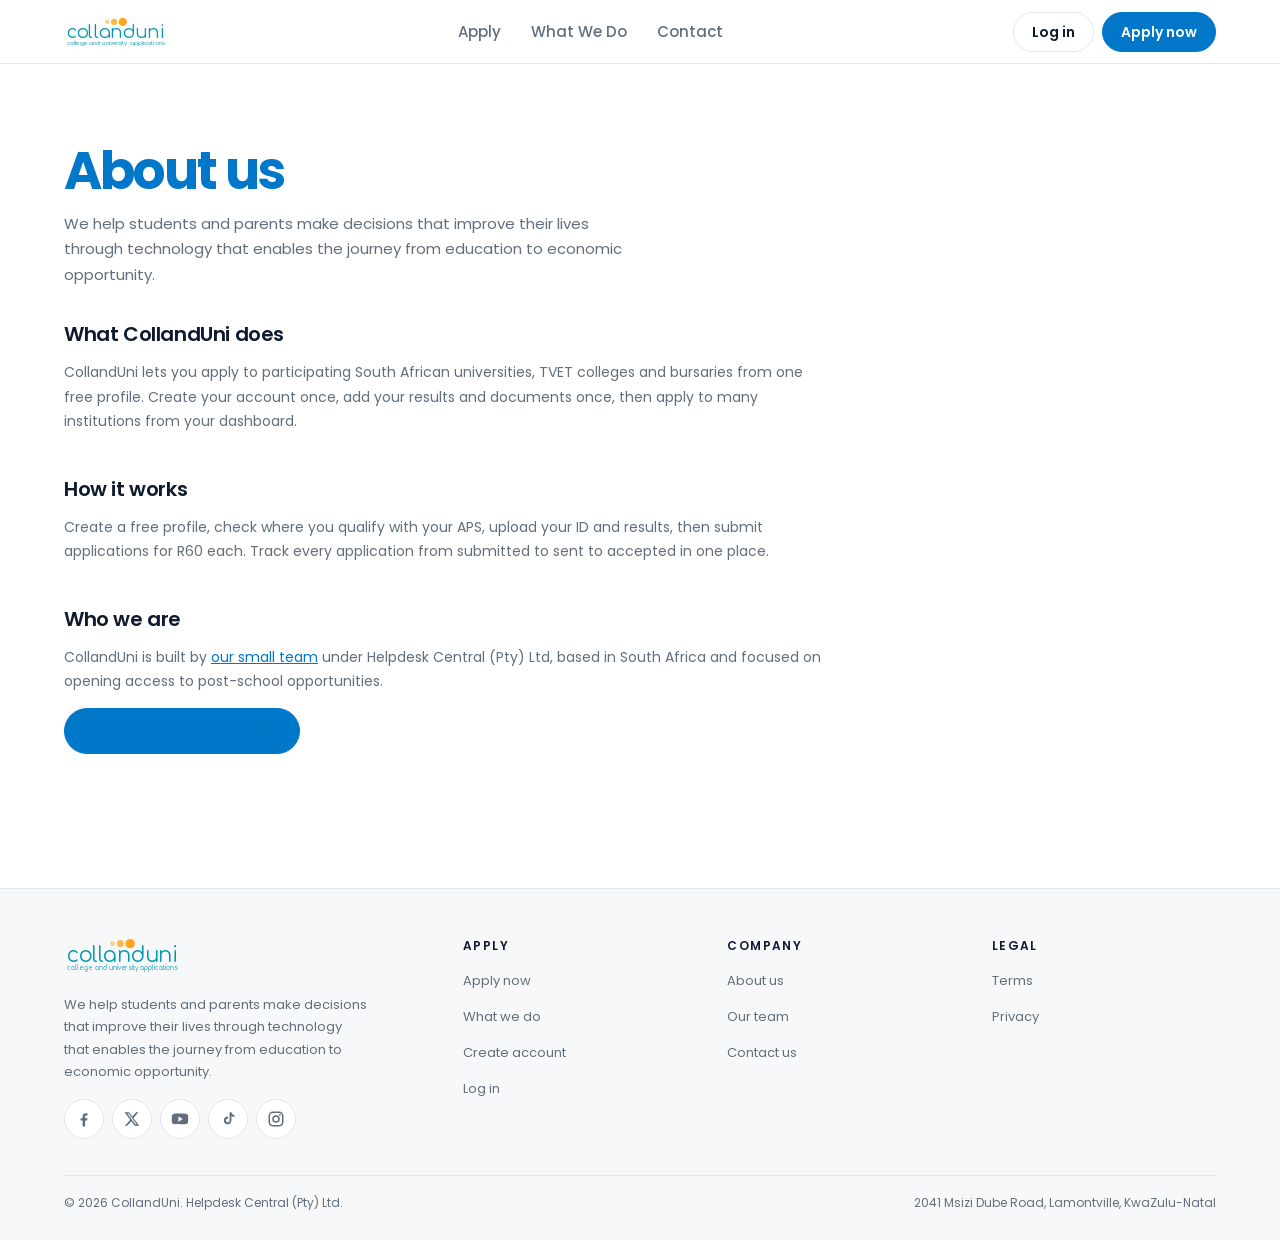
==== commit fd7781ca: "Add files via upload" ====
--- a/about.html
+++ b/about.html
@@ -48,7 +48,6 @@
 <main class="r-page">
   <div class="r-container">
     <div class="r-page-head">
-      <p class="r-eyebrow">ABOUT COLLANDUNI</p>
       <h1>About us</h1>
       <p class="lede">We help students and parents make decisions that improve their lives through technology that enables the journey from education to economic opportunity.</p>
     </div>
@@ -75,13 +74,13 @@
             <svg width="18" height="18" viewBox="0 0 24 24" fill="currentColor" aria-hidden="true"><path d="M13.5 22v-8h2.7l.4-3.1h-3.1V8.9c0-.9.25-1.5 1.55-1.5h1.65V4.6c-.3-.04-1.3-.13-2.45-.13-2.43 0-4.1 1.48-4.1 4.2v2.34H7.5V14h2.65v8h3.35z"/></svg>
           </a>
           <a href="https://x.com/collanduni" aria-label="X" target="_blank" rel="noopener noreferrer">
-            <svg width="17" height="17" viewBox="0 0 24 24" fill="currentColor" aria-hidden="true"><path d="M17.5 3h3l-6.6 7.5L21.7 21h-6l-4.7-6-5.4 6H2.6l7-8L2 3h6.2l4.2 5.5L17.5 3zm-1 16h1.7L7.6 4.8H5.8L16.5 19z"/></svg>
+            <svg width="18" height="18" viewBox="0 0 24 24" fill="currentColor" aria-hidden="true"><path d="M17.5 3h3l-6.6 7.5L21.7 21h-6l-4.7-6-5.4 6H2.6l7-8L2 3h6.2l4.2 5.5L17.5 3zm-1 16h1.7L7.6 4.8H5.8L16.5 19z"/></svg>
           </a>
           <a href="https://youtube.com/@collanduni" aria-label="YouTube" target="_blank" rel="noopener noreferrer">
-            <svg width="19" height="19" viewBox="0 0 24 24" fill="currentColor" aria-hidden="true"><path d="M23 12s0-3.4-.4-5c-.2-.9-.9-1.6-1.8-1.8C19.2 4.8 12 4.8 12 4.8s-7.2 0-8.8.4c-.9.2-1.6.9-1.8 1.8C1 8.6 1 12 1 12s0 3.4.4 5c.2.9.9 1.6 1.8 1.8 1.6.4 8.8.4 8.8.4s7.2 0 8.8-.4c.9-.2 1.6-.9 1.8-1.8.4-1.6.4-5 .4-5zM9.8 15.5v-7l6 3.5-6 3.5z"/></svg>
+            <svg width="18" height="18" viewBox="0 0 24 24" fill="currentColor" aria-hidden="true"><path d="M23 12s0-3.4-.4-5c-.2-.9-.9-1.6-1.8-1.8C19.2 4.8 12 4.8 12 4.8s-7.2 0-8.8.4c-.9.2-1.6.9-1.8 1.8C1 8.6 1 12 1 12s0 3.4.4 5c.2.9.9 1.6 1.8 1.8 1.6.4 8.8.4 8.8.4s7.2 0 8.8-.4c.9-.2 1.6-.9 1.8-1.8.4-1.6.4-5 .4-5zM9.8 15.5v-7l6 3.5-6 3.5z"/></svg>
           </a>
           <a href="https://tiktok.com/@collanduni" aria-label="TikTok" target="_blank" rel="noopener noreferrer">
-            <svg width="17" height="17" viewBox="0 0 24 24" fill="currentColor" aria-hidden="true"><path d="M16.6 3c.4 2 1.7 3.4 3.9 3.6v2.7c-1.4 0-2.7-.4-3.9-1.2v5.6c0 3.4-2.7 5.7-5.7 5.3-2.6-.3-4.5-2.5-4.5-5.1 0-3 2.6-5.4 5.6-5.1v2.8c-1.5-.3-2.8.7-2.8 2.2 0 1.3 1 2.4 2.3 2.5 1.4.1 2.6-1 2.6-2.4V3h2.5z"/></svg>
+            <svg width="18" height="18" viewBox="0 0 24 24" fill="currentColor" aria-hidden="true"><path d="M16.6 3c.4 2 1.7 3.4 3.9 3.6v2.7c-1.4 0-2.7-.4-3.9-1.2v5.6c0 3.4-2.7 5.7-5.7 5.3-2.6-.3-4.5-2.5-4.5-5.1 0-3 2.6-5.4 5.6-5.1v2.8c-1.5-.3-2.8.7-2.8 2.2 0 1.3 1 2.4 2.3 2.5 1.4.1 2.6-1 2.6-2.4V3h2.5z"/></svg>
           </a>
           <a href="https://instagram.com/collanduni" aria-label="Instagram" target="_blank" rel="noopener noreferrer">
             <svg width="18" height="18" viewBox="0 0 24 24" fill="none" stroke="currentColor" stroke-width="2" aria-hidden="true"><rect x="3" y="3" width="18" height="18" rx="5"/><circle cx="12" cy="12" r="4"/><circle cx="17.2" cy="6.8" r="1.2" fill="currentColor" stroke="none"/></svg>
--- a/site.css
+++ b/site.css
@@ -35,7 +35,7 @@
   margin: 0;
   background: var(--bg);
   color: var(--text);
-  font-family: Comfortaa;
+  font-family: Poppins;
   line-height: 1.55;
   font-size: 1rem;
   -webkit-text-size-adjust: 100%;
@@ -122,12 +122,12 @@
 .video-card { border: 0; background: transparent; padding: 0; }
 .video-frame { position: relative; width: 100%; padding-top: 56.25%; border-radius: 12px; overflow: hidden; background: #000; }
 .video-frame iframe { position: absolute; top: 0; left: 0; width: 100%; height: 100%; border: 0; }
-.video-title { font-family: 'Comfortaa'; font-weight: 700; font-size: .875rem; margin-top: 8px; color: var(--ink); }
+.video-title { font-family: 'Poppins'; font-weight: 700; font-size: .875rem; margin-top: 8px; color: var(--ink); }
 @media (max-width: 860px) { .video-grid { grid-template-columns: 1fr; } }
 
 /* Buttons */
 button, .btn {
-  font-family: 'Comfortaa' !important;
+  font-family: 'Poppins' !important;
 }
 .btn {
   display: inline-flex;
@@ -180,8 +180,8 @@
 .lx-title-row > .lx-title { margin: 0; }
 .lx-back {
   flex: none;
-  width: 44px;
-  height: 44px;
+  width: 40px;
+  height: 40px;
   display: inline-flex;
   align-items: center;
   justify-content: center;
@@ -194,7 +194,7 @@
   margin: 0 0 0 -10px;
 }
 .lx-back:hover { background: transparent; }
-.lx-back svg { width: 24px; height: 24px; display: block; }
+.lx-back svg { width: 20px; height: 20px; display: block; }
 
 /* Auth + flow titles and subtitles (same scale as index page headings) */
 .lx-title { margin: 8px 0; font-size: clamp(1.625rem, 5vw, 2.125rem); line-height: 1.15; letter-spacing: -0.01em; font-weight: 700; }
@@ -590,12 +590,9 @@
 /* Accessibility */
 a:focus-visible,
 button:focus-visible,
-summary:focus-visible,
-select:focus-visible,
-input:focus-visible {
+summary:focus-visible {
   outline: 3px solid var(--accent);
   outline-offset: 3px;
-  border-radius: 8px;
 }
 
 /* ========================================================
--- a/rain.css
+++ b/rain.css
@@ -101,17 +101,13 @@
     letter-spacing: -.02em;
 }
 
-[style*="Comfortaa"],
-[style*="comfortaa"] {
-    font-family: 'Poppins', ui-sans-serif, system-ui, sans-serif !important;
-}
-
 /* Old yellow primaries become Rain blue everywhere, including inline styles */
 [style*="#ffd60a"],
 [style*="#FFD60A"] {
     background-color: #0077C8 !important;
     border-color: #0077C8 !important;
     color: #ffffff !important;
+    border-radius: 999px !important;
     box-shadow: none !important;
 }
 
@@ -125,6 +121,13 @@
 
 :focus-visible {
     outline-color: #0077C8;
+}
+
+/* Fields signal focus with the border alone - no UA ring, no glow. */
+input:focus,
+select:focus,
+textarea:focus {
+    outline: none;
 }
 
 /* ---------- Shared actions ---------- */
@@ -480,7 +483,8 @@
 .field select:focus,
 .field textarea:focus {
     border-color: var(--rain-blue);
-    box-shadow: 0 0 0 3px rgba(0, 119, 200, .15);
+    outline: none;
+    box-shadow: none;
 }
 
 /* ---------- Auth screens (lx-*) ---------- */
@@ -517,7 +521,8 @@
 .lx-input:focus {
     background: #ffffff;
     border-color: var(--rain-blue);
-    box-shadow: 0 0 0 3px rgba(0, 119, 200, .15);
+    outline: none;
+    box-shadow: none;
 }
 
 .lx-rowlink a,
@@ -572,7 +577,8 @@
 select.input:focus,
 input.input:focus {
     border-color: var(--rain-blue) !important;
-    box-shadow: 0 0 0 3px rgba(0, 119, 200, .15);
+    outline: none;
+    box-shadow: none;
 }
 
 .lx-in::placeholder,
@@ -614,7 +620,6 @@
     color: var(--rain-blue);
 }
 
-.ob-hint,
 .lx-sub {
     color: var(--rain-muted);
 }
@@ -681,9 +686,19 @@
 }
 
 .icon-btn {
+    width: 40px;
+    height: 40px;
+    border-radius: 999px;
     color: var(--rain-ink);
     background: transparent !important;
     border: 0 !important;
+}
+
+.icon-btn > svg,
+.icon-btn > [data-icon] svg {
+    width: 20px;
+    height: 20px;
+    flex: none;
 }
 
 .icon-btn:hover {
@@ -917,7 +932,7 @@
 .merged-input select:focus,
 #postal-manual-form input:focus {
     border-color: var(--rain-blue) !important;
-    box-shadow: 0 0 0 3px rgba(0, 119, 200, .15) !important;
+    box-shadow: none !important;
     outline: none !important;
 }
 
@@ -1265,3 +1280,176 @@
         gap: 16px;
     }
 }
+
+/* ============================================================
+   Portal app frame
+   One sticky Rain header for the whole portal, section titles as
+   in-flow page heads, desktop tabs above 900px, bottom tab bar
+   only on small screens.
+   ============================================================ */
+.r-app-header {
+    position: sticky;
+    top: 0;
+    z-index: 40;
+    background: rgba(255, 255, 255, .94);
+    -webkit-backdrop-filter: blur(14px) saturate(1.4);
+    backdrop-filter: blur(14px) saturate(1.4);
+    border-bottom: 1px solid var(--rain-line);
+}
+
+.r-app-header-inner {
+    display: flex;
+    align-items: center;
+    gap: 8px;
+    height: 64px;
+    max-width: 1080px;
+    margin: 0 auto;
+    padding: 0 24px;
+}
+
+.r-app-brand {
+    display: inline-flex;
+    align-items: center;
+    flex: none;
+    margin-right: 8px;
+}
+
+.r-app-brand img {
+    height: 32px;
+    width: auto;
+    display: block;
+}
+
+.r-app-tabs {
+    display: none;
+    align-items: center;
+    gap: 2px;
+    flex: 1;
+    min-width: 0;
+}
+
+@media (min-width: 900px) {
+    .r-app-tabs { display: flex; }
+}
+
+.r-app-tab {
+    display: inline-flex;
+    align-items: center;
+    min-height: 40px;
+    padding: 0 14px;
+    border: 0;
+    border-radius: 999px;
+    background: none;
+    color: var(--rain-muted);
+    font-family: 'Poppins', ui-sans-serif, system-ui, sans-serif;
+    font-size: 15px;
+    font-weight: 500;
+    cursor: pointer;
+    transition: background-color .2s ease, color .2s ease;
+}
+
+.r-app-tab:hover { background: var(--rain-wash); color: var(--rain-ink); }
+.r-app-tab:focus-visible { outline: 2px solid var(--rain-blue); outline-offset: 2px; }
+.r-app-tab.active { background: var(--rain-blue-wash); color: var(--rain-blue); font-weight: 600; }
+
+.r-app-actions {
+    display: flex;
+    align-items: center;
+    gap: 8px;
+    margin-left: auto;
+}
+
+.r-app-settings {
+    display: inline-flex;
+    align-items: center;
+    justify-content: center;
+    width: 40px;
+    height: 40px;
+    border: 0;
+    border-radius: 999px;
+    background: none;
+    color: var(--rain-muted);
+    cursor: pointer;
+    transition: background-color .2s ease, color .2s ease;
+}
+
+.r-app-settings:hover { background: var(--rain-wash); color: var(--rain-ink); }
+.r-app-settings.active { background: var(--rain-blue-wash); color: var(--rain-blue); }
+
+@media (max-width: 900px) {
+    .r-app-header-inner { padding: 0 16px; }
+    .r-app-brand { margin-right: auto; }
+}
+
+/* Section headers become in-flow page heads under the app header */
+.r-app-header ~ .main-content .topbar {
+    position: static !important;
+    top: auto !important;
+    height: auto !important;
+    min-height: 0 !important;
+    padding: 0 0 18px !important;
+    background: transparent !important;
+    -webkit-backdrop-filter: none !important;
+    backdrop-filter: none !important;
+    border: 0 !important;
+    transform: none !important;
+}
+
+.r-app-header ~ .main-content .topbar-title {
+    font-family: 'Poppins', ui-sans-serif, system-ui, sans-serif !important;
+    font-size: 26px !important;
+    font-weight: 700 !important;
+    letter-spacing: -.02em !important;
+    line-height: 1.2 !important;
+    color: var(--rain-ink) !important;
+}
+
+.r-app-header ~ .main-content .topbar-eyebrow {
+    font-family: 'Poppins', ui-sans-serif, system-ui, sans-serif !important;
+    font-size: 11px !important;
+    font-weight: 600 !important;
+    letter-spacing: .1em !important;
+    text-transform: uppercase;
+    color: var(--rain-blue) !important;
+}
+
+/* Content column */
+.r-app-header ~ .main-content .content-inner {
+    max-width: 1080px !important;
+    padding: 24px 24px 96px !important;
+}
+
+@media (max-width: 899px) {
+    .r-app-header ~ .main-content .content-inner {
+        padding: 16px 16px 96px !important;
+    }
+    .r-app-header ~ .main-content .topbar-title { font-size: 22px !important; }
+}
+
+/* Bottom tab bar: phones only */
+.r-app-header ~ .main-content {
+    padding-bottom: 0 !important;
+}
+
+@media (min-width: 900px) {
+    body .bottom-nav { display: none !important; }
+}
+
+body .bottom-nav {
+    border-top-color: var(--rain-line);
+}
+
+body .bottom-nav .nav-item {
+    font-family: 'Poppins', ui-sans-serif, system-ui, sans-serif !important;
+    font-weight: 500 !important;
+}
+
+body .bottom-nav .nav-item.active {
+    color: var(--rain-blue) !important;
+    font-weight: 600 !important;
+}
+
+/* Wizard mode keeps its own bottom spacing for the floating apply bar */
+body.applying .r-app-header ~ .main-content .content-inner {
+    padding-bottom: 150px !important;
+}
--- a/rain-layout.css
+++ b/rain-layout.css
@@ -172,19 +172,6 @@
     .r-hero-head { margin-bottom: 40px; }
 }
 
-.r-eyebrow {
-    margin: 0 0 12px;
-    color: var(--rain-blue);
-    font-size: 11px;
-    font-weight: 600;
-    letter-spacing: .18em;
-    line-height: 1.4;
-}
-
-@media (min-width: 768px) {
-    .r-eyebrow { font-size: 12px; margin-bottom: 16px; }
-}
-
 .r-display {
     margin: 0;
     color: var(--rain-blue);
@@ -209,6 +196,12 @@
 }
 
 .r-hero-cards { margin-top: 4px; }
+
+.r-hero-actions {
+    display: flex;
+    justify-content: center;
+    margin-top: 24px;
+}
 
 .r-hero-note {
     margin: 12px 0 0;
@@ -256,6 +249,7 @@
     .r-cards {
         display: grid;
         grid-template-columns: repeat(2, minmax(0, 1fr));
+        grid-auto-rows: 1fr;
         gap: 16px;
         margin-inline: 0;
         padding: 0;
@@ -269,28 +263,6 @@
     .r-cards { grid-template-columns: repeat(4, minmax(0, 1fr)); gap: 20px; }
 }
 
-.r-card-media {
-    display: flex;
-    align-items: center;
-    justify-content: center;
-    height: 144px;
-    background: #fff;
-    overflow: hidden;
-}
-
-.r-card-media img {
-    max-width: 76%;
-    max-height: 104px;
-    width: auto;
-    height: auto;
-    object-fit: contain;
-}
-
-@media (min-width: 1280px) {
-    .r-card-media { height: 168px; }
-    .r-card-media img { max-height: 120px; }
-}
-
 .r-card-body {
     display: flex;
     flex-direction: column;
@@ -300,15 +272,6 @@
 
 @media (min-width: 1280px) {
     .r-card-body { padding: 24px 24px 20px; }
-}
-
-.r-card-label {
-    margin: 0 0 8px;
-    color: var(--rain-muted);
-    font-size: 11px;
-    font-weight: 600;
-    letter-spacing: .14em;
-    text-transform: uppercase;
 }
 
 .r-card-title {
@@ -348,26 +311,6 @@
     line-height: 1.65;
 }
 
-.r-card-foot {
-    display: flex;
-    align-items: center;
-    justify-content: center;
-    gap: 8px;
-    min-height: 92px;
-    padding: 14px 16px;
-    background: var(--rain-wash);
-    border-top: 1px solid var(--rain-line);
-}
-
-.r-card-foot .r-btn {
-    flex: 1;
-    min-width: 0;
-    max-width: 180px;
-    min-height: 44px;
-    padding: 0 10px;
-    font-size: 13px;
-}
-
 /* ---------- Sections ---------- */
 .r-section { padding: 56px 0; }
 
@@ -398,13 +341,6 @@
     font-weight: 600;
     line-height: 1.1;
     letter-spacing: -.03em;
-}
-
-.r-section-sub {
-    margin: 0;
-    color: var(--rain-muted);
-    font-size: 14px;
-    line-height: 1.65;
 }
 
 /* ---------- Video cards ---------- */
@@ -467,27 +403,6 @@
     font-size: 12px;
     font-weight: 400;
 }
-
-.r-video-foot {
-    display: flex;
-    align-items: center;
-    justify-content: space-between;
-    gap: 12px;
-    padding: 12px 20px;
-    background: var(--rain-wash);
-    border-top: 1px solid var(--rain-line);
-}
-
-.r-video-foot .r-link {
-    color: var(--rain-blue);
-    font-size: 13px;
-    font-weight: 600;
-    text-decoration: none;
-}
-
-.r-video-foot .r-link:hover { text-decoration: underline; }
-
-.r-video-foot .r-video-meta { margin: 0; }
 
 @media (max-width: 579px) {
     .r-header-actions .r-btn-ghost { display: none; }
@@ -895,29 +810,6 @@
     line-height: 1.7;
 }
 
-.r-auth-points {
-    display: grid;
-    gap: 12px;
-    max-width: 42ch;
-    margin: 16px 0 0;
-    padding: 0;
-    list-style: none;
-}
-
-.r-auth-points li {
-    display: flex;
-    gap: 10px;
-    color: var(--rain-ink);
-    font-size: 14px;
-    line-height: 1.5;
-}
-
-.r-auth-points svg {
-    flex: none;
-    margin-top: 1px;
-    color: var(--rain-blue);
-}
-
 .r-auth-main {
     display: flex;
     align-items: center;
@@ -982,13 +874,6 @@
 
 @media (min-width: 768px) {
     .r-tool { padding: 32px; }
-}
-
-.r-tool-art {
-    display: block;
-    width: 150px;
-    height: auto;
-    margin: 0 auto 20px;
 }
 
 .lx-bar {
@@ -1019,39 +904,6 @@
 @media (min-width: 960px) {
     .r-setup-aside { display: block; position: sticky; top: 96px; }
 }
-
-.r-setup-steps {
-    display: grid;
-    gap: 10px;
-    margin: 24px 0 0;
-    padding: 0;
-    list-style: none;
-}
-
-.r-setup-steps li {
-    display: flex;
-    gap: 12px;
-    align-items: flex-start;
-    color: var(--rain-muted);
-    font-size: 14px;
-    line-height: 1.5;
-}
-
-.r-setup-steps .n {
-    display: grid;
-    place-items: center;
-    flex: none;
-    width: 26px;
-    height: 26px;
-    border: 1px solid var(--rain-line);
-    border-radius: 50%;
-    background: #fff;
-    color: var(--rain-blue);
-    font-size: 12px;
-    font-weight: 600;
-}
-
-.r-setup-steps b { color: var(--rain-ink); font-weight: 600; }
 
 .r-setup .lx-screen {
     max-width: 720px;
